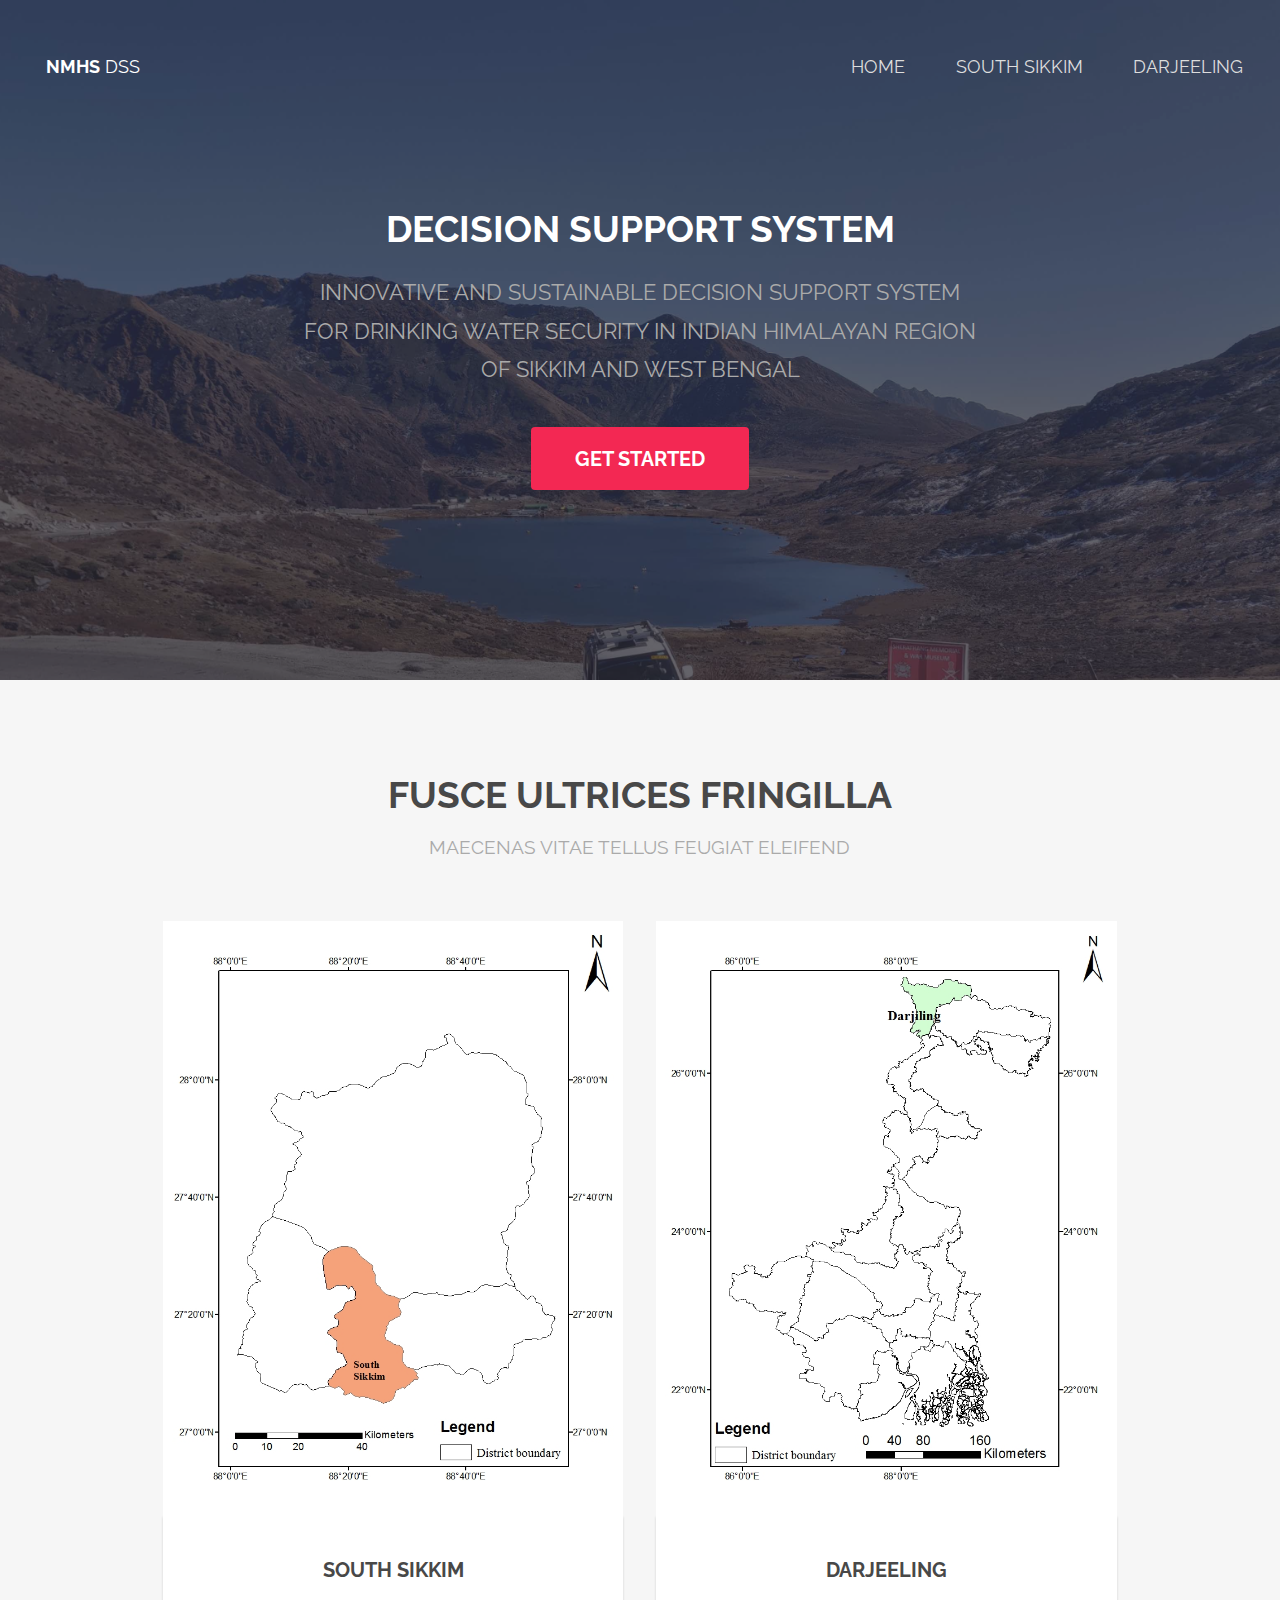
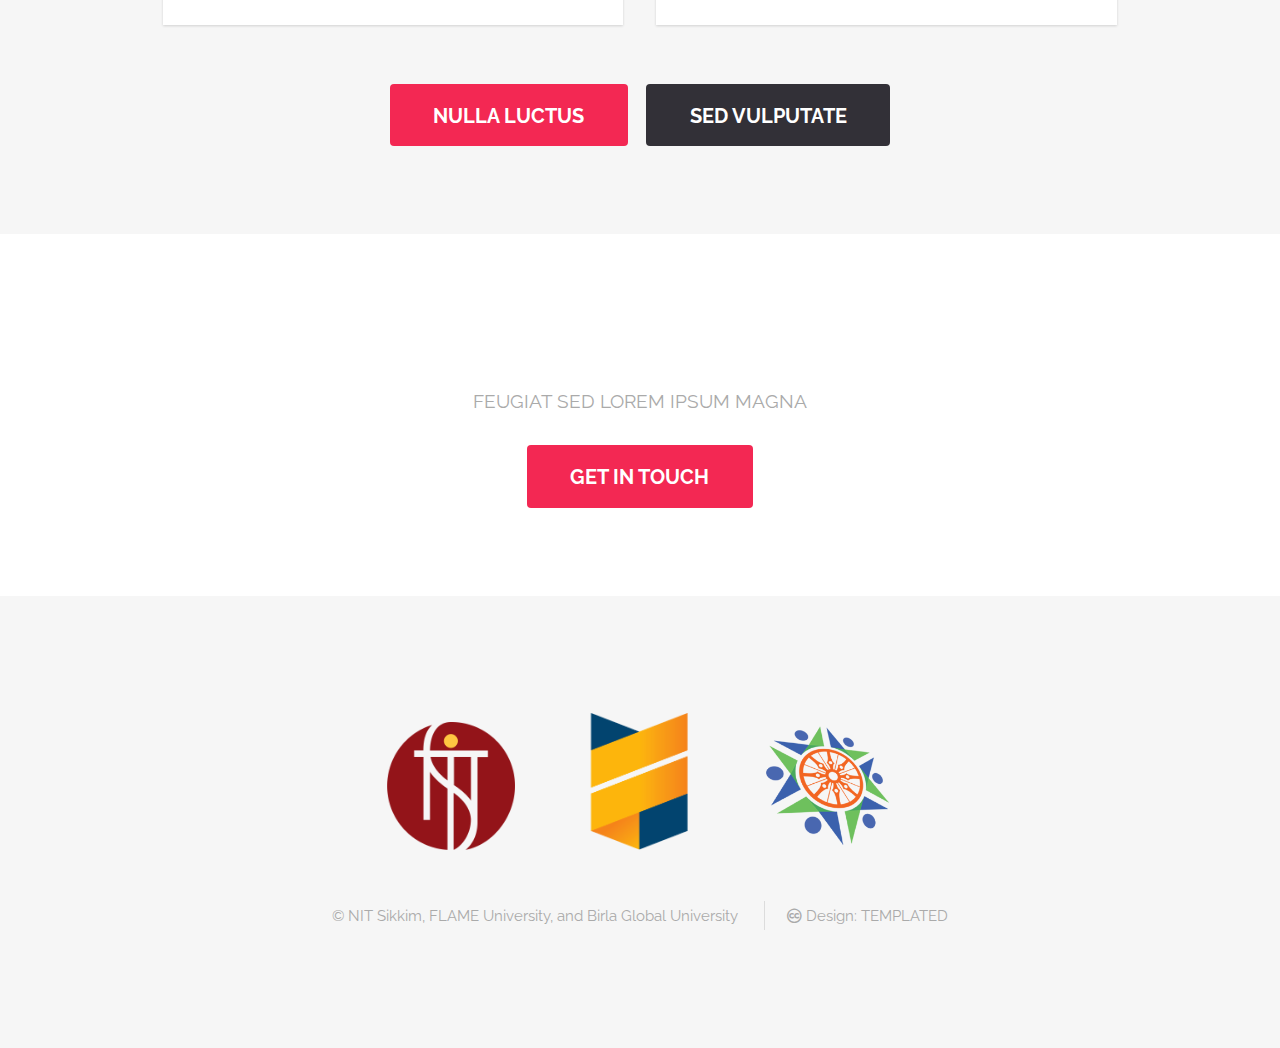
==== index.html @ a49015d2 "upd" ====
<!DOCTYPE HTML>
<!--
	Spatial by TEMPLATED
	templated.co @templatedco
	Released for free under the Creative Commons Attribution 3.0 license (templated.co/license)
-->
<html>
	<head>
		<title>Decision Support System</title>
		<meta charset="utf-8" />
		<meta name="viewport" content="width=device-width, initial-scale=1" />
		<link rel="stylesheet" href="assets/css/main.css" />
	</head>
	<body class="landing">

		<!-- Header -->
			<header id="header" class="alt">
				<h1><strong><a href="index.html">NMHS</a></strong> DSS</h1>
				<nav id="nav">
					<ul>
						<li><a href="index.html">Home</a></li>
						<li><a href="south-sikkim.html">South Sikkim</a></li>
						<li><a href="darjeeling.html">Darjeeling</a></li>
					</ul>
				</nav>
			</header>

			<a href="#menu" class="navPanelToggle"><span class="fa fa-bars"></span></a>

		<!-- Banner -->
			<section id="banner">
				<h2>Decision Support System</h2>
				<p>Innovative and sustainable decision support system <br /> 
					for drinking water security in Indian Himalayan Region <br /> 
					of Sikkim and West Bengal</p>
				<ul class="actions">
					<li><a href="#" class="button special big">Get Started</a></li>
				</ul>
			</section>

			<!-- Two -->
				<section id="two" class="wrapper style2 special">
					<div class="container">
						<header class="major">
							<h2>Fusce ultrices fringilla</h2>
							<p>Maecenas vitae tellus feugiat eleifend</p>
						</header>
						<div class="row 150%">
							<div class="6u 12u$(xsmall)">
								<div class="image fit captioned">
									<img src="images/dist-southsikkim.jpg" alt="South Sikkim map" />
									<h3>South Sikkim</h3>
								</div>
							</div>
							<div class="6u$ 12u$(xsmall)">
								<div class="image fit captioned">
									<img src="images/dist-darjeeling.jpg" alt="Darjeeling map" />
									<h3>Darjeeling</h3>
								</div>
							</div>
						</div>
						<ul class="actions">
							<li><a href="#" class="button special big">Nulla luctus</a></li>
							<li><a href="#" class="button big">Sed vulputate</a></li>
						</ul>
					</div>
				</section>

			<!-- Four -->
				<section id="four" class="wrapper style3 special">
					<div class="container">
						<header class="major">
							<h2>Aenean elementum ligula</h2>
							<p>Feugiat sed lorem ipsum magna</p>
						</header>
						<ul class="actions">
							<li><a href="#" class="button special big">Get in touch</a></li>
						</ul>
					</div>
				</section>

		<!-- Footer -->
			<footer id="footer" class="wrapper style3 special">
				<div class="container">
					<ul class="icons">
						<li><a href="#"></a><img src="images/logo-NIT.png" alt="" width="128" /></li>
						<li><a href="#"></a><img src="images/logo-FLAME.png" alt="" width="128" /></li>
						<li><a href="#"></a><img src="images/logo-BGU.png" alt="" width="128" /></li>
					</ul>
					<ul class="copyright">
						<li>&copy; NIT Sikkim, FLAME University, and Birla Global University</li>
						<li><i class="fa fa-creative-commons" aria-hidden="true"></i> Design: <a href="http://templated.co">TEMPLATED</a></li>
						<!-- <li>Images: <a href="http://unsplash.com">Unsplash</a></li> -->
					</ul>
				</div>
			</footer>

		<!-- Scripts -->
			<script src="assets/js/jquery.min.js"></script>
			<script src="assets/js/skel.min.js"></script>
			<script src="assets/js/util.js"></script>
			<script src="assets/js/main.js"></script>

	</body>
</html>
---- assets/css/main.css ----
@import url(font-awesome.min.css);
@import url(https://fonts.googleapis.com/css?family=Raleway:400,700);

/*
	Spatial by TEMPLATED
	templated.co @templatedco
	Released for free under the Creative Commons Attribution 3.0 license (templated.co/license)
*/

/* Reset */

	html, body, div, span, applet, object, iframe, h1, h2, h3, h4, h5, h6, p, blockquote, pre, a, abbr, acronym, address, big, cite, code, del, dfn, em, img, ins, kbd, q, s, samp, small, strike, strong, sub, sup, tt, var, b, u, i, center, dl, dt, dd, ol, ul, li, fieldset, form, label, legend, table, caption, tbody, tfoot, thead, tr, th, td, article, aside, canvas, details, embed, figure, figcaption, footer, header, hgroup, menu, nav, output, ruby, section, summary, time, mark, audio, video {
		margin: 0;
		padding: 0;
		border: 0;
		font-size: 100%;
		font: inherit;
		vertical-align: baseline;
	}

	article, aside, details, figcaption, figure, footer, header, hgroup, menu, nav, section {
		display: block;
	}

	body {
		line-height: 1;
	}

	ol, ul {
		list-style: none;
	}

	blockquote, q {
		quotes: none;
	}

	blockquote:before, blockquote:after, q:before, q:after {
		content: '';
		content: none;
	}

	table {
		border-collapse: collapse;
		border-spacing: 0;
	}

	body {
		-webkit-text-size-adjust: none;
	}

/* Box Model */

	*, *:before, *:after {
		-moz-box-sizing: border-box;
		-webkit-box-sizing: border-box;
		box-sizing: border-box;
	}

/* Containers */

	.container {
		margin-left: auto;
		margin-right: auto;
	}

	.container.\31 25\25 {
		width: 100%;
		max-width: 100em;
		min-width: 80em;
	}

	.container.\37 5\25 {
		width: 60em;
	}

	.container.\35 0\25 {
		width: 40em;
	}

	.container.\32 5\25 {
		width: 20em;
	}

	.container {
		width: 80em;
	}

	@media screen and (max-width: 1680px) {

		.container.\31 25\25 {
			width: 100%;
			max-width: 100em;
			min-width: 80em;
		}

		.container.\37 5\25 {
			width: 60em;
		}

		.container.\35 0\25 {
			width: 40em;
		}

		.container.\32 5\25 {
			width: 20em;
		}

		.container {
			width: 80em;
		}

	}

	@media screen and (max-width: 1280px) {

		.container.\31 25\25 {
			width: 100%;
			max-width: 81.25em;
			min-width: 65em;
		}

		.container.\37 5\25 {
			width: 48.75em;
		}

		.container.\35 0\25 {
			width: 32.5em;
		}

		.container.\32 5\25 {
			width: 16.25em;
		}

		.container {
			width: 65em;
		}

	}

	@media screen and (max-width: 980px) {

		.container.\31 25\25 {
			width: 100%;
			max-width: 112.5%;
			min-width: 90%;
		}

		.container.\37 5\25 {
			width: 67.5%;
		}

		.container.\35 0\25 {
			width: 45%;
		}

		.container.\32 5\25 {
			width: 22.5%;
		}

		.container {
			width: 90%;
		}

	}

	@media screen and (max-width: 736px) {

		.container.\31 25\25 {
			width: 100%;
			max-width: 112.5%;
			min-width: 90%;
		}

		.container.\37 5\25 {
			width: 67.5%;
		}

		.container.\35 0\25 {
			width: 45%;
		}

		.container.\32 5\25 {
			width: 22.5%;
		}

		.container {
			width: 90% !important;
		}

	}

	@media screen and (max-width: 480px) {

		.container.\31 25\25 {
			width: 100%;
			max-width: 112.5%;
			min-width: 90%;
		}

		.container.\37 5\25 {
			width: 67.5%;
		}

		.container.\35 0\25 {
			width: 45%;
		}

		.container.\32 5\25 {
			width: 22.5%;
		}

		.container {
			width: 90% !important;
		}

	}

/* Grid */

	.row {
		border-bottom: solid 1px transparent;
		-moz-box-sizing: border-box;
		-webkit-box-sizing: border-box;
		box-sizing: border-box;
	}

	.row > * {
		float: left;
		-moz-box-sizing: border-box;
		-webkit-box-sizing: border-box;
		box-sizing: border-box;
	}

	.row:after, .row:before {
		content: '';
		display: block;
		clear: both;
		height: 0;
	}

	.row.uniform > * > :first-child {
		margin-top: 0;
	}

	.row.uniform > * > :last-child {
		margin-bottom: 0;
	}

	.row.\30 \25 > * {
		padding: 0 0 0 0em;
	}

	.row.\30 \25 {
		margin: 0 0 -1px 0em;
	}

	.row.uniform.\30 \25 > * {
		padding: 0em 0 0 0em;
	}

	.row.uniform.\30 \25 {
		margin: 0em 0 -1px 0em;
	}

	.row > * {
		padding: 0 0 0 2em;
	}

	.row {
		margin: 0 0 -1px -2em;
	}

	.row.uniform > * {
		padding: 2em 0 0 2em;
	}

	.row.uniform {
		margin: -2em 0 -1px -2em;
	}

	.row.\32 00\25 > * {
		padding: 0 0 0 4em;
	}

	.row.\32 00\25 {
		margin: 0 0 -1px -4em;
	}

	.row.uniform.\32 00\25 > * {
		padding: 4em 0 0 4em;
	}

	.row.uniform.\32 00\25 {
		margin: -4em 0 -1px -4em;
	}

	.row.\31 50\25 > * {
		padding: 0 0 0 3em;
	}

	.row.\31 50\25 {
		margin: 0 0 -1px -3em;
	}

	.row.uniform.\31 50\25 > * {
		padding: 3em 0 0 3em;
	}

	.row.uniform.\31 50\25 {
		margin: -3em 0 -1px -3em;
	}

	.row.\35 0\25 > * {
		padding: 0 0 0 1em;
	}

	.row.\35 0\25 {
		margin: 0 0 -1px -1em;
	}

	.row.uniform.\35 0\25 > * {
		padding: 1em 0 0 1em;
	}

	.row.uniform.\35 0\25 {
		margin: -1em 0 -1px -1em;
	}

	.row.\32 5\25 > * {
		padding: 0 0 0 0.5em;
	}

	.row.\32 5\25 {
		margin: 0 0 -1px -0.5em;
	}

	.row.uniform.\32 5\25 > * {
		padding: 0.5em 0 0 0.5em;
	}

	.row.uniform.\32 5\25 {
		margin: -0.5em 0 -1px -0.5em;
	}

	.\31 2u, .\31 2u\24 {
		width: 100%;
		clear: none;
		margin-left: 0;
	}

	.\31 1u, .\31 1u\24 {
		width: 91.6666666667%;
		clear: none;
		margin-left: 0;
	}

	.\31 0u, .\31 0u\24 {
		width: 83.3333333333%;
		clear: none;
		margin-left: 0;
	}

	.\39 u, .\39 u\24 {
		width: 75%;
		clear: none;
		margin-left: 0;
	}

	.\38 u, .\38 u\24 {
		width: 66.6666666667%;
		clear: none;
		margin-left: 0;
	}

	.\37 u, .\37 u\24 {
		width: 58.3333333333%;
		clear: none;
		margin-left: 0;
	}

	.\36 u, .\36 u\24 {
		width: 50%;
		clear: none;
		margin-left: 0;
	}

	.\35 u, .\35 u\24 {
		width: 41.6666666667%;
		clear: none;
		margin-left: 0;
	}

	.\34 u, .\34 u\24 {
		width: 33.3333333333%;
		clear: none;
		margin-left: 0;
	}

	.\33 u, .\33 u\24 {
		width: 25%;
		clear: none;
		margin-left: 0;
	}

	.\32 u, .\32 u\24 {
		width: 16.6666666667%;
		clear: none;
		margin-left: 0;
	}

	.\31 u, .\31 u\24 {
		width: 8.3333333333%;
		clear: none;
		margin-left: 0;
	}

	.\31 2u\24 + *,
	.\31 1u\24 + *,
	.\31 0u\24 + *,
	.\39 u\24 + *,
	.\38 u\24 + *,
	.\37 u\24 + *,
	.\36 u\24 + *,
	.\35 u\24 + *,
	.\34 u\24 + *,
	.\33 u\24 + *,
	.\32 u\24 + *,
	.\31 u\24 + * {
		clear: left;
	}

	.\-11u {
		margin-left: 91.66667%;
	}

	.\-10u {
		margin-left: 83.33333%;
	}

	.\-9u {
		margin-left: 75%;
	}

	.\-8u {
		margin-left: 66.66667%;
	}

	.\-7u {
		margin-left: 58.33333%;
	}

	.\-6u {
		margin-left: 50%;
	}

	.\-5u {
		margin-left: 41.66667%;
	}

	.\-4u {
		margin-left: 33.33333%;
	}

	.\-3u {
		margin-left: 25%;
	}

	.\-2u {
		margin-left: 16.66667%;
	}

	.\-1u {
		margin-left: 8.33333%;
	}

	@media screen and (max-width: 1680px) {

		.row > * {
			padding: 0 0 0 2em;
		}

		.row {
			margin: 0 0 -1px -2em;
		}

		.row.uniform > * {
			padding: 2em 0 0 2em;
		}

		.row.uniform {
			margin: -2em 0 -1px -2em;
		}

		.row.\32 00\25 > * {
			padding: 0 0 0 4em;
		}

		.row.\32 00\25 {
			margin: 0 0 -1px -4em;
		}

		.row.uniform.\32 00\25 > * {
			padding: 4em 0 0 4em;
		}

		.row.uniform.\32 00\25 {
			margin: -4em 0 -1px -4em;
		}

		.row.\31 50\25 > * {
			padding: 0 0 0 3em;
		}

		.row.\31 50\25 {
			margin: 0 0 -1px -3em;
		}

		.row.uniform.\31 50\25 > * {
			padding: 3em 0 0 3em;
		}

		.row.uniform.\31 50\25 {
			margin: -3em 0 -1px -3em;
		}

		.row.\35 0\25 > * {
			padding: 0 0 0 1em;
		}

		.row.\35 0\25 {
			margin: 0 0 -1px -1em;
		}

		.row.uniform.\35 0\25 > * {
			padding: 1em 0 0 1em;
		}

		.row.uniform.\35 0\25 {
			margin: -1em 0 -1px -1em;
		}

		.row.\32 5\25 > * {
			padding: 0 0 0 0.5em;
		}

		.row.\32 5\25 {
			margin: 0 0 -1px -0.5em;
		}

		.row.uniform.\32 5\25 > * {
			padding: 0.5em 0 0 0.5em;
		}

		.row.uniform.\32 5\25 {
			margin: -0.5em 0 -1px -0.5em;
		}

		.\31 2u\28xlarge\29, .\31 2u\24\28xlarge\29 {
			width: 100%;
			clear: none;
			margin-left: 0;
		}

		.\31 1u\28xlarge\29, .\31 1u\24\28xlarge\29 {
			width: 91.6666666667%;
			clear: none;
			margin-left: 0;
		}

		.\31 0u\28xlarge\29, .\31 0u\24\28xlarge\29 {
			width: 83.3333333333%;
			clear: none;
			margin-left: 0;
		}

		.\39 u\28xlarge\29, .\39 u\24\28xlarge\29 {
			width: 75%;
			clear: none;
			margin-left: 0;
		}

		.\38 u\28xlarge\29, .\38 u\24\28xlarge\29 {
			width: 66.6666666667%;
			clear: none;
			margin-left: 0;
		}

		.\37 u\28xlarge\29, .\37 u\24\28xlarge\29 {
			width: 58.3333333333%;
			clear: none;
			margin-left: 0;
		}

		.\36 u\28xlarge\29, .\36 u\24\28xlarge\29 {
			width: 50%;
			clear: none;
			margin-left: 0;
		}

		.\35 u\28xlarge\29, .\35 u\24\28xlarge\29 {
			width: 41.6666666667%;
			clear: none;
			margin-left: 0;
		}

		.\34 u\28xlarge\29, .\34 u\24\28xlarge\29 {
			width: 33.3333333333%;
			clear: none;
			margin-left: 0;
		}

		.\33 u\28xlarge\29, .\33 u\24\28xlarge\29 {
			width: 25%;
			clear: none;
			margin-left: 0;
		}

		.\32 u\28xlarge\29, .\32 u\24\28xlarge\29 {
			width: 16.6666666667%;
			clear: none;
			margin-left: 0;
		}

		.\31 u\28xlarge\29, .\31 u\24\28xlarge\29 {
			width: 8.3333333333%;
			clear: none;
			margin-left: 0;
		}

		.\31 2u\24\28xlarge\29 + *,
		.\31 1u\24\28xlarge\29 + *,
		.\31 0u\24\28xlarge\29 + *,
		.\39 u\24\28xlarge\29 + *,
		.\38 u\24\28xlarge\29 + *,
		.\37 u\24\28xlarge\29 + *,
		.\36 u\24\28xlarge\29 + *,
		.\35 u\24\28xlarge\29 + *,
		.\34 u\24\28xlarge\29 + *,
		.\33 u\24\28xlarge\29 + *,
		.\32 u\24\28xlarge\29 + *,
		.\31 u\24\28xlarge\29 + * {
			clear: left;
		}

		.\-11u\28xlarge\29 {
			margin-left: 91.66667%;
		}

		.\-10u\28xlarge\29 {
			margin-left: 83.33333%;
		}

		.\-9u\28xlarge\29 {
			margin-left: 75%;
		}

		.\-8u\28xlarge\29 {
			margin-left: 66.66667%;
		}

		.\-7u\28xlarge\29 {
			margin-left: 58.33333%;
		}

		.\-6u\28xlarge\29 {
			margin-left: 50%;
		}

		.\-5u\28xlarge\29 {
			margin-left: 41.66667%;
		}

		.\-4u\28xlarge\29 {
			margin-left: 33.33333%;
		}

		.\-3u\28xlarge\29 {
			margin-left: 25%;
		}

		.\-2u\28xlarge\29 {
			margin-left: 16.66667%;
		}

		.\-1u\28xlarge\29 {
			margin-left: 8.33333%;
		}

	}

	@media screen and (max-width: 1280px) {

		.row > * {
			padding: 0 0 0 1.5em;
		}

		.row {
			margin: 0 0 -1px -1.5em;
		}

		.row.uniform > * {
			padding: 1.5em 0 0 1.5em;
		}

		.row.uniform {
			margin: -1.5em 0 -1px -1.5em;
		}

		.row.\32 00\25 > * {
			padding: 0 0 0 3em;
		}

		.row.\32 00\25 {
			margin: 0 0 -1px -3em;
		}

		.row.uniform.\32 00\25 > * {
			padding: 3em 0 0 3em;
		}

		.row.uniform.\32 00\25 {
			margin: -3em 0 -1px -3em;
		}

		.row.\31 50\25 > * {
			padding: 0 0 0 2.25em;
		}

		.row.\31 50\25 {
			margin: 0 0 -1px -2.25em;
		}

		.row.uniform.\31 50\25 > * {
			padding: 2.25em 0 0 2.25em;
		}

		.row.uniform.\31 50\25 {
			margin: -2.25em 0 -1px -2.25em;
		}

		.row.\35 0\25 > * {
			padding: 0 0 0 0.75em;
		}

		.row.\35 0\25 {
			margin: 0 0 -1px -0.75em;
		}

		.row.uniform.\35 0\25 > * {
			padding: 0.75em 0 0 0.75em;
		}

		.row.uniform.\35 0\25 {
			margin: -0.75em 0 -1px -0.75em;
		}

		.row.\32 5\25 > * {
			padding: 0 0 0 0.375em;
		}

		.row.\32 5\25 {
			margin: 0 0 -1px -0.375em;
		}

		.row.uniform.\32 5\25 > * {
			padding: 0.375em 0 0 0.375em;
		}

		.row.uniform.\32 5\25 {
			margin: -0.375em 0 -1px -0.375em;
		}

		.\31 2u\28large\29, .\31 2u\24\28large\29 {
			width: 100%;
			clear: none;
			margin-left: 0;
		}

		.\31 1u\28large\29, .\31 1u\24\28large\29 {
			width: 91.6666666667%;
			clear: none;
			margin-left: 0;
		}

		.\31 0u\28large\29, .\31 0u\24\28large\29 {
			width: 83.3333333333%;
			clear: none;
			margin-left: 0;
		}

		.\39 u\28large\29, .\39 u\24\28large\29 {
			width: 75%;
			clear: none;
			margin-left: 0;
		}

		.\38 u\28large\29, .\38 u\24\28large\29 {
			width: 66.6666666667%;
			clear: none;
			margin-left: 0;
		}

		.\37 u\28large\29, .\37 u\24\28large\29 {
			width: 58.3333333333%;
			clear: none;
			margin-left: 0;
		}

		.\36 u\28large\29, .\36 u\24\28large\29 {
			width: 50%;
			clear: none;
			margin-left: 0;
		}

		.\35 u\28large\29, .\35 u\24\28large\29 {
			width: 41.6666666667%;
			clear: none;
			margin-left: 0;
		}

		.\34 u\28large\29, .\34 u\24\28large\29 {
			width: 33.3333333333%;
			clear: none;
			margin-left: 0;
		}

		.\33 u\28large\29, .\33 u\24\28large\29 {
			width: 25%;
			clear: none;
			margin-left: 0;
		}

		.\32 u\28large\29, .\32 u\24\28large\29 {
			width: 16.6666666667%;
			clear: none;
			margin-left: 0;
		}

		.\31 u\28large\29, .\31 u\24\28large\29 {
			width: 8.3333333333%;
			clear: none;
			margin-left: 0;
		}

		.\31 2u\24\28large\29 + *,
		.\31 1u\24\28large\29 + *,
		.\31 0u\24\28large\29 + *,
		.\39 u\24\28large\29 + *,
		.\38 u\24\28large\29 + *,
		.\37 u\24\28large\29 + *,
		.\36 u\24\28large\29 + *,
		.\35 u\24\28large\29 + *,
		.\34 u\24\28large\29 + *,
		.\33 u\24\28large\29 + *,
		.\32 u\24\28large\29 + *,
		.\31 u\24\28large\29 + * {
			clear: left;
		}

		.\-11u\28large\29 {
			margin-left: 91.66667%;
		}

		.\-10u\28large\29 {
			margin-left: 83.33333%;
		}

		.\-9u\28large\29 {
			margin-left: 75%;
		}

		.\-8u\28large\29 {
			margin-left: 66.66667%;
		}

		.\-7u\28large\29 {
			margin-left: 58.33333%;
		}

		.\-6u\28large\29 {
			margin-left: 50%;
		}

		.\-5u\28large\29 {
			margin-left: 41.66667%;
		}

		.\-4u\28large\29 {
			margin-left: 33.33333%;
		}

		.\-3u\28large\29 {
			margin-left: 25%;
		}

		.\-2u\28large\29 {
			margin-left: 16.66667%;
		}

		.\-1u\28large\29 {
			margin-left: 8.33333%;
		}

	}

	@media screen and (max-width: 980px) {

		.row > * {
			padding: 0 0 0 1.5em;
		}

		.row {
			margin: 0 0 -1px -1.5em;
		}

		.row.uniform > * {
			padding: 1.5em 0 0 1.5em;
		}

		.row.uniform {
			margin: -1.5em 0 -1px -1.5em;
		}

		.row.\32 00\25 > * {
			padding: 0 0 0 3em;
		}

		.row.\32 00\25 {
			margin: 0 0 -1px -3em;
		}

		.row.uniform.\32 00\25 > * {
			padding: 3em 0 0 3em;
		}

		.row.uniform.\32 00\25 {
			margin: -3em 0 -1px -3em;
		}

		.row.\31 50\25 > * {
			padding: 0 0 0 2.25em;
		}

		.row.\31 50\25 {
			margin: 0 0 -1px -2.25em;
		}

		.row.uniform.\31 50\25 > * {
			padding: 2.25em 0 0 2.25em;
		}

		.row.uniform.\31 50\25 {
			margin: -2.25em 0 -1px -2.25em;
		}

		.row.\35 0\25 > * {
			padding: 0 0 0 0.75em;
		}

		.row.\35 0\25 {
			margin: 0 0 -1px -0.75em;
		}

		.row.uniform.\35 0\25 > * {
			padding: 0.75em 0 0 0.75em;
		}

		.row.uniform.\35 0\25 {
			margin: -0.75em 0 -1px -0.75em;
		}

		.row.\32 5\25 > * {
			padding: 0 0 0 0.375em;
		}

		.row.\32 5\25 {
			margin: 0 0 -1px -0.375em;
		}

		.row.uniform.\32 5\25 > * {
			padding: 0.375em 0 0 0.375em;
		}

		.row.uniform.\32 5\25 {
			margin: -0.375em 0 -1px -0.375em;
		}

		.\31 2u\28medium\29, .\31 2u\24\28medium\29 {
			width: 100%;
			clear: none;
			margin-left: 0;
		}

		.\31 1u\28medium\29, .\31 1u\24\28medium\29 {
			width: 91.6666666667%;
			clear: none;
			margin-left: 0;
		}

		.\31 0u\28medium\29, .\31 0u\24\28medium\29 {
			width: 83.3333333333%;
			clear: none;
			margin-left: 0;
		}

		.\39 u\28medium\29, .\39 u\24\28medium\29 {
			width: 75%;
			clear: none;
			margin-left: 0;
		}

		.\38 u\28medium\29, .\38 u\24\28medium\29 {
			width: 66.6666666667%;
			clear: none;
			margin-left: 0;
		}

		.\37 u\28medium\29, .\37 u\24\28medium\29 {
			width: 58.3333333333%;
			clear: none;
			margin-left: 0;
		}

		.\36 u\28medium\29, .\36 u\24\28medium\29 {
			width: 50%;
			clear: none;
			margin-left: 0;
		}

		.\35 u\28medium\29, .\35 u\24\28medium\29 {
			width: 41.6666666667%;
			clear: none;
			margin-left: 0;
		}

		.\34 u\28medium\29, .\34 u\24\28medium\29 {
			width: 33.3333333333%;
			clear: none;
			margin-left: 0;
		}

		.\33 u\28medium\29, .\33 u\24\28medium\29 {
			width: 25%;
			clear: none;
			margin-left: 0;
		}

		.\32 u\28medium\29, .\32 u\24\28medium\29 {
			width: 16.6666666667%;
			clear: none;
			margin-left: 0;
		}

		.\31 u\28medium\29, .\31 u\24\28medium\29 {
			width: 8.3333333333%;
			clear: none;
			margin-left: 0;
		}

		.\31 2u\24\28medium\29 + *,
		.\31 1u\24\28medium\29 + *,
		.\31 0u\24\28medium\29 + *,
		.\39 u\24\28medium\29 + *,
		.\38 u\24\28medium\29 + *,
		.\37 u\24\28medium\29 + *,
		.\36 u\24\28medium\29 + *,
		.\35 u\24\28medium\29 + *,
		.\34 u\24\28medium\29 + *,
		.\33 u\24\28medium\29 + *,
		.\32 u\24\28medium\29 + *,
		.\31 u\24\28medium\29 + * {
			clear: left;
		}

		.\-11u\28medium\29 {
			margin-left: 91.66667%;
		}

		.\-10u\28medium\29 {
			margin-left: 83.33333%;
		}

		.\-9u\28medium\29 {
			margin-left: 75%;
		}

		.\-8u\28medium\29 {
			margin-left: 66.66667%;
		}

		.\-7u\28medium\29 {
			margin-left: 58.33333%;
		}

		.\-6u\28medium\29 {
			margin-left: 50%;
		}

		.\-5u\28medium\29 {
			margin-left: 41.66667%;
		}

		.\-4u\28medium\29 {
			margin-left: 33.33333%;
		}

		.\-3u\28medium\29 {
			margin-left: 25%;
		}

		.\-2u\28medium\29 {
			margin-left: 16.66667%;
		}

		.\-1u\28medium\29 {
			margin-left: 8.33333%;
		}

	}

	@media screen and (max-width: 736px) {

		.row > * {
			padding: 0 0 0 1.25em;
		}

		.row {
			margin: 0 0 -1px -1.25em;
		}

		.row.uniform > * {
			padding: 1.25em 0 0 1.25em;
		}

		.row.uniform {
			margin: -1.25em 0 -1px -1.25em;
		}

		.row.\32 00\25 > * {
			padding: 0 0 0 2.5em;
		}

		.row.\32 00\25 {
			margin: 0 0 -1px -2.5em;
		}

		.row.uniform.\32 00\25 > * {
			padding: 2.5em 0 0 2.5em;
		}

		.row.uniform.\32 00\25 {
			margin: -2.5em 0 -1px -2.5em;
		}

		.row.\31 50\25 > * {
			padding: 0 0 0 1.875em;
		}

		.row.\31 50\25 {
			margin: 0 0 -1px -1.875em;
		}

		.row.uniform.\31 50\25 > * {
			padding: 1.875em 0 0 1.875em;
		}

		.row.uniform.\31 50\25 {
			margin: -1.875em 0 -1px -1.875em;
		}

		.row.\35 0\25 > * {
			padding: 0 0 0 0.625em;
		}

		.row.\35 0\25 {
			margin: 0 0 -1px -0.625em;
		}

		.row.uniform.\35 0\25 > * {
			padding: 0.625em 0 0 0.625em;
		}

		.row.uniform.\35 0\25 {
			margin: -0.625em 0 -1px -0.625em;
		}

		.row.\32 5\25 > * {
			padding: 0 0 0 0.3125em;
		}

		.row.\32 5\25 {
			margin: 0 0 -1px -0.3125em;
		}

		.row.uniform.\32 5\25 > * {
			padding: 0.3125em 0 0 0.3125em;
		}

		.row.uniform.\32 5\25 {
			margin: -0.3125em 0 -1px -0.3125em;
		}

		.\31 2u\28small\29, .\31 2u\24\28small\29 {
			width: 100%;
			clear: none;
			margin-left: 0;
		}

		.\31 1u\28small\29, .\31 1u\24\28small\29 {
			width: 91.6666666667%;
			clear: none;
			margin-left: 0;
		}

		.\31 0u\28small\29, .\31 0u\24\28small\29 {
			width: 83.3333333333%;
			clear: none;
			margin-left: 0;
		}

		.\39 u\28small\29, .\39 u\24\28small\29 {
			width: 75%;
			clear: none;
			margin-left: 0;
		}

		.\38 u\28small\29, .\38 u\24\28small\29 {
			width: 66.6666666667%;
			clear: none;
			margin-left: 0;
		}

		.\37 u\28small\29, .\37 u\24\28small\29 {
			width: 58.3333333333%;
			clear: none;
			margin-left: 0;
		}

		.\36 u\28small\29, .\36 u\24\28small\29 {
			width: 50%;
			clear: none;
			margin-left: 0;
		}

		.\35 u\28small\29, .\35 u\24\28small\29 {
			width: 41.6666666667%;
			clear: none;
			margin-left: 0;
		}

		.\34 u\28small\29, .\34 u\24\28small\29 {
			width: 33.3333333333%;
			clear: none;
			margin-left: 0;
		}

		.\33 u\28small\29, .\33 u\24\28small\29 {
			width: 25%;
			clear: none;
			margin-left: 0;
		}

		.\32 u\28small\29, .\32 u\24\28small\29 {
			width: 16.6666666667%;
			clear: none;
			margin-left: 0;
		}

		.\31 u\28small\29, .\31 u\24\28small\29 {
			width: 8.3333333333%;
			clear: none;
			margin-left: 0;
		}

		.\31 2u\24\28small\29 + *,
		.\31 1u\24\28small\29 + *,
		.\31 0u\24\28small\29 + *,
		.\39 u\24\28small\29 + *,
		.\38 u\24\28small\29 + *,
		.\37 u\24\28small\29 + *,
		.\36 u\24\28small\29 + *,
		.\35 u\24\28small\29 + *,
		.\34 u\24\28small\29 + *,
		.\33 u\24\28small\29 + *,
		.\32 u\24\28small\29 + *,
		.\31 u\24\28small\29 + * {
			clear: left;
		}

		.\-11u\28small\29 {
			margin-left: 91.66667%;
		}

		.\-10u\28small\29 {
			margin-left: 83.33333%;
		}

		.\-9u\28small\29 {
			margin-left: 75%;
		}

		.\-8u\28small\29 {
			margin-left: 66.66667%;
		}

		.\-7u\28small\29 {
			margin-left: 58.33333%;
		}

		.\-6u\28small\29 {
			margin-left: 50%;
		}

		.\-5u\28small\29 {
			margin-left: 41.66667%;
		}

		.\-4u\28small\29 {
			margin-left: 33.33333%;
		}

		.\-3u\28small\29 {
			margin-left: 25%;
		}

		.\-2u\28small\29 {
			margin-left: 16.66667%;
		}

		.\-1u\28small\29 {
			margin-left: 8.33333%;
		}

	}

	@media screen and (max-width: 480px) {

		.row > * {
			padding: 0 0 0 1.25em;
		}

		.row {
			margin: 0 0 -1px -1.25em;
		}

		.row.uniform > * {
			padding: 1.25em 0 0 1.25em;
		}

		.row.uniform {
			margin: -1.25em 0 -1px -1.25em;
		}

		.row.\32 00\25 > * {
			padding: 0 0 0 2.5em;
		}

		.row.\32 00\25 {
			margin: 0 0 -1px -2.5em;
		}

		.row.uniform.\32 00\25 > * {
			padding: 2.5em 0 0 2.5em;
		}

		.row.uniform.\32 00\25 {
			margin: -2.5em 0 -1px -2.5em;
		}

		.row.\31 50\25 > * {
			padding: 0 0 0 1.875em;
		}

		.row.\31 50\25 {
			margin: 0 0 -1px -1.875em;
		}

		.row.uniform.\31 50\25 > * {
			padding: 1.875em 0 0 1.875em;
		}

		.row.uniform.\31 50\25 {
			margin: -1.875em 0 -1px -1.875em;
		}

		.row.\35 0\25 > * {
			padding: 0 0 0 0.625em;
		}

		.row.\35 0\25 {
			margin: 0 0 -1px -0.625em;
		}

		.row.uniform.\35 0\25 > * {
			padding: 0.625em 0 0 0.625em;
		}

		.row.uniform.\35 0\25 {
			margin: -0.625em 0 -1px -0.625em;
		}

		.row.\32 5\25 > * {
			padding: 0 0 0 0.3125em;
		}

		.row.\32 5\25 {
			margin: 0 0 -1px -0.3125em;
		}

		.row.uniform.\32 5\25 > * {
			padding: 0.3125em 0 0 0.3125em;
		}

		.row.uniform.\32 5\25 {
			margin: -0.3125em 0 -1px -0.3125em;
		}

		.\31 2u\28xsmall\29, .\31 2u\24\28xsmall\29 {
			width: 100%;
			clear: none;
			margin-left: 0;
		}

		.\31 1u\28xsmall\29, .\31 1u\24\28xsmall\29 {
			width: 91.6666666667%;
			clear: none;
			margin-left: 0;
		}

		.\31 0u\28xsmall\29, .\31 0u\24\28xsmall\29 {
			width: 83.3333333333%;
			clear: none;
			margin-left: 0;
		}

		.\39 u\28xsmall\29, .\39 u\24\28xsmall\29 {
			width: 75%;
			clear: none;
			margin-left: 0;
		}

		.\38 u\28xsmall\29, .\38 u\24\28xsmall\29 {
			width: 66.6666666667%;
			clear: none;
			margin-left: 0;
		}

		.\37 u\28xsmall\29, .\37 u\24\28xsmall\29 {
			width: 58.3333333333%;
			clear: none;
			margin-left: 0;
		}

		.\36 u\28xsmall\29, .\36 u\24\28xsmall\29 {
			width: 50%;
			clear: none;
			margin-left: 0;
		}

		.\35 u\28xsmall\29, .\35 u\24\28xsmall\29 {
			width: 41.6666666667%;
			clear: none;
			margin-left: 0;
		}

		.\34 u\28xsmall\29, .\34 u\24\28xsmall\29 {
			width: 33.3333333333%;
			clear: none;
			margin-left: 0;
		}

		.\33 u\28xsmall\29, .\33 u\24\28xsmall\29 {
			width: 25%;
			clear: none;
			margin-left: 0;
		}

		.\32 u\28xsmall\29, .\32 u\24\28xsmall\29 {
			width: 16.6666666667%;
			clear: none;
			margin-left: 0;
		}

		.\31 u\28xsmall\29, .\31 u\24\28xsmall\29 {
			width: 8.3333333333%;
			clear: none;
			margin-left: 0;
		}

		.\31 2u\24\28xsmall\29 + *,
		.\31 1u\24\28xsmall\29 + *,
		.\31 0u\24\28xsmall\29 + *,
		.\39 u\24\28xsmall\29 + *,
		.\38 u\24\28xsmall\29 + *,
		.\37 u\24\28xsmall\29 + *,
		.\36 u\24\28xsmall\29 + *,
		.\35 u\24\28xsmall\29 + *,
		.\34 u\24\28xsmall\29 + *,
		.\33 u\24\28xsmall\29 + *,
		.\32 u\24\28xsmall\29 + *,
		.\31 u\24\28xsmall\29 + * {
			clear: left;
		}

		.\-11u\28xsmall\29 {
			margin-left: 91.66667%;
		}

		.\-10u\28xsmall\29 {
			margin-left: 83.33333%;
		}

		.\-9u\28xsmall\29 {
			margin-left: 75%;
		}

		.\-8u\28xsmall\29 {
			margin-left: 66.66667%;
		}

		.\-7u\28xsmall\29 {
			margin-left: 58.33333%;
		}

		.\-6u\28xsmall\29 {
			margin-left: 50%;
		}

		.\-5u\28xsmall\29 {
			margin-left: 41.66667%;
		}

		.\-4u\28xsmall\29 {
			margin-left: 33.33333%;
		}

		.\-3u\28xsmall\29 {
			margin-left: 25%;
		}

		.\-2u\28xsmall\29 {
			margin-left: 16.66667%;
		}

		.\-1u\28xsmall\29 {
			margin-left: 8.33333%;
		}

	}

/* Basic */

	@-ms-viewport {
		width: device-width;
	}

	body {
		-ms-overflow-style: scrollbar;
	}

	@media screen and (max-width: 480px) {

		html, body {
			min-width: 320px;
		}

	}

	body {
		background: #fff;
		padding-top: 6em;
	}

		body.landing {
			padding-top: 0 !important;
		}

		@media screen and (max-width: 980px) {

			body {
				padding-top: 2em;
			}

		}

		body.is-loading *, body.is-loading *:before, body.is-loading *:after {
			-moz-animation: none !important;
			-webkit-animation: none !important;
			-ms-animation: none !important;
			animation: none !important;
			-moz-transition: none !important;
			-webkit-transition: none !important;
			-ms-transition: none !important;
			transition: none !important;
		}

/* Type */

	body {
		background-color: #fff;
		color: #666;
	}

	body, input, select, textarea {
		font-family: "Raleway", Arial, Helvetica, sans-serif;
		font-size: 13pt;
		font-weight: 400;
		line-height: 2em;
	}

		@media screen and (max-width: 1680px) {

			body, input, select, textarea {
				font-size: 11pt;
			}

		}

		@media screen and (max-width: 1280px) {

			body, input, select, textarea {
				font-size: 11pt;
			}

		}

		@media screen and (max-width: 980px) {

			body, input, select, textarea {
				font-size: 12pt;
			}

		}

		@media screen and (max-width: 736px) {

			body, input, select, textarea {
				font-size: 12pt;
			}

		}

		@media screen and (max-width: 480px) {

			body, input, select, textarea {
				font-size: 12pt;
			}

		}

	a {
		text-decoration: underline;
		color: #f32853;
	}

		a:hover {
			text-decoration: none;
		}

	strong, b {
		color: #484848;
		font-weight: 700;
	}

	em, i {
		font-style: italic;
	}

	p {
		margin: 0 0 2em 0;
	}

	h1, h2, h3, h4, h5, h6 {
		color: #484848;
		font-weight: 700;
		line-height: 1em;
		margin: 0 0 1em 0;
		text-transform: uppercase;
	}

		h1 a, h2 a, h3 a, h4 a, h5 a, h6 a {
			color: inherit;
			text-decoration: none;
		}

	h2 {
		font-size: 1.75em;
		line-height: 1.5em;
	}

	h3 {
		font-size: 1.35em;
		line-height: 1.5em;
	}

	h4 {
		font-size: 1.1em;
		line-height: 1.5em;
	}

	h5 {
		font-size: 0.9em;
		line-height: 1.5em;
	}

	h6 {
		font-size: 0.7em;
		line-height: 1.5em;
	}

	sub {
		font-size: 0.8em;
		position: relative;
		top: 0.5em;
	}

	sup {
		font-size: 0.8em;
		position: relative;
		top: -0.5em;
	}

	blockquote {
		border-left: solid 4px;
		font-style: italic;
		margin: 0 0 2em 0;
		padding: 0.5em 0 0.5em 2em;
	}

	code {
		background: rgba(144, 144, 144, 0.075);
		border-radius: 4px;
		border: solid 1px;
		font-family: "Courier New", monospace;
		font-size: 0.9em;
		margin: 0 0.25em;
		padding: 0.25em 0.65em;
	}

	pre {
		-webkit-overflow-scrolling: touch;
		font-family: "Courier New", monospace;
		font-size: 0.9em;
		margin: 0 0 2em 0;
	}

		pre code {
			display: block;
			line-height: 1.75;
			padding: 1em 1.5em;
			overflow-x: auto;
		}

	hr {
		border: 0;
		border-bottom: solid 1px rgba(144, 144, 144, 0.25);
		margin: 2em 0;
	}

		hr.major {
			margin: 3em 0;
		}

	.align-left {
		text-align: left;
	}

	.align-center {
		text-align: center;
	}

	.align-right {
		text-align: right;
	}

/* Box */

	.box {
		border-radius: 4px;
		border: solid 1px rgba(144, 144, 144, 0.25);
		margin-bottom: 2em;
		padding: 1.5em;
	}

		.box > :last-child,
		.box > :last-child > :last-child,
		.box > :last-child > :last-child > :last-child {
			margin-bottom: 0;
		}

		.box.alt {
			border: 0;
			border-radius: 0;
			padding: 0;
		}

/* Button */

	input[type="submit"],
	input[type="reset"],
	input[type="button"],
	button,
	.button {
		-moz-appearance: none;
		-webkit-appearance: none;
		-ms-appearance: none;
		appearance: none;
		-moz-transition: background-color 0.2s ease-in-out, color 0.2s ease-in-out;
		-webkit-transition: background-color 0.2s ease-in-out, color 0.2s ease-in-out;
		-ms-transition: background-color 0.2s ease-in-out, color 0.2s ease-in-out;
		transition: background-color 0.2s ease-in-out, color 0.2s ease-in-out;
		background-color: #323037;
		border-radius: 4px;
		color: #ffffff !important;
		border: 0;
		cursor: pointer;
		display: inline-block;
		font-weight: 700;
		height: 3.15em;
		line-height: 3.25em;
		padding: 0 2.2em;
		text-align: center;
		text-decoration: none;
		text-transform: uppercase;
		white-space: nowrap;
	}

		input[type="submit"]:hover,
		input[type="reset"]:hover,
		input[type="button"]:hover,
		button:hover,
		.button:hover {
			background-color: #3e3c45;
		}

		input[type="submit"]:active,
		input[type="reset"]:active,
		input[type="button"]:active,
		button:active,
		.button:active {
			background-color: #262429;
		}

		input[type="submit"].icon,
		input[type="reset"].icon,
		input[type="button"].icon,
		button.icon,
		.button.icon {
			padding-left: 1.35em;
		}

			input[type="submit"].icon:before,
			input[type="reset"].icon:before,
			input[type="button"].icon:before,
			button.icon:before,
			.button.icon:before {
				margin-right: 0.5em;
			}

		input[type="submit"].fit,
		input[type="reset"].fit,
		input[type="button"].fit,
		button.fit,
		.button.fit {
			display: block;
			margin: 0 0 1em 0;
			width: 100%;
		}

		input[type="submit"].small,
		input[type="reset"].small,
		input[type="button"].small,
		button.small,
		.button.small {
			font-size: 0.8em;
		}

		input[type="submit"].big,
		input[type="reset"].big,
		input[type="button"].big,
		button.big,
		.button.big {
			font-size: 1.35em;
		}

		input[type="submit"].disabled, input[type="submit"]:disabled,
		input[type="reset"].disabled,
		input[type="reset"]:disabled,
		input[type="button"].disabled,
		input[type="button"]:disabled,
		button.disabled,
		button:disabled,
		.button.disabled,
		.button:disabled {
			-moz-pointer-events: none;
			-webkit-pointer-events: none;
			-ms-pointer-events: none;
			pointer-events: none;
			background-color: #666 !important;
			box-shadow: inset 0 -0.15em 0 0 rgba(0, 0, 0, 0.15);
			color: #fff !important;
			cursor: default;
			opacity: 0.25;
		}

		input[type="submit"].alt,
		input[type="reset"].alt,
		input[type="button"].alt,
		button.alt,
		.button.alt {
			background-color: transparent;
			box-shadow: inset 0 0 0 2px rgba(144, 144, 144, 0.25);
			color: #484848 !important;
		}

			input[type="submit"].alt:hover,
			input[type="reset"].alt:hover,
			input[type="button"].alt:hover,
			button.alt:hover,
			.button.alt:hover {
				background-color: rgba(144, 144, 144, 0.075);
			}

			input[type="submit"].alt:active,
			input[type="reset"].alt:active,
			input[type="button"].alt:active,
			button.alt:active,
			.button.alt:active {
				background-color: rgba(144, 144, 144, 0.2);
			}

			input[type="submit"].alt.icon:before,
			input[type="reset"].alt.icon:before,
			input[type="button"].alt.icon:before,
			button.alt.icon:before,
			.button.alt.icon:before {
				color: #aaa;
			}

		input[type="submit"].special,
		input[type="reset"].special,
		input[type="button"].special,
		button.special,
		.button.special {
			background-color: #f32853;
			color: #ffffff !important;
		}

			input[type="submit"].special:hover,
			input[type="reset"].special:hover,
			input[type="button"].special:hover,
			button.special:hover,
			.button.special:hover {
				background-color: #f44066;
			}

			input[type="submit"].special:active,
			input[type="reset"].special:active,
			input[type="button"].special:active,
			button.special:active,
			.button.special:active {
				background-color: #f21040;
			}

		@media screen and (max-width: 480px) {

			input[type="submit"],
			input[type="reset"],
			input[type="button"],
			button,
			.button {
				padding: 0;
			}

		}

/* Feature */

	.feature-grid {
		position: relative;
	}

		.feature-grid:after {
			clear: both;
			content: '';
			display: block;
		}

		.feature-grid .feature {
			display: inline-block;
			float: left;
			margin-bottom: 3em;
			width: 50%;
		}

			.feature-grid .feature .content {
				width: 60%;
			}

			.feature-grid .feature .image {
				width: 30%;
			}

				.feature-grid .feature .image img {
					display: inline;
					max-width: 100%;
				}

			.feature-grid .feature:nth-child(odd) .content, .feature-grid .feature:nth-child(odd) .image {
				float: right;
				margin-right: 5%;
				text-align: right;
			}

			.feature-grid .feature:nth-child(even) .content, .feature-grid .feature:nth-child(even) .image {
				float: left;
				margin-left: 5%;
				text-align: left;
			}

		@media screen and (max-width: 1280px) {

			.feature-grid .feature {
				margin-bottom: 2em;
			}

		}

		@media screen and (max-width: 980px) {

			.feature-grid .feature {
				display: block;
				width: 100%;
			}

				.feature-grid .feature .content {
					width: 65%;
				}

				.feature-grid .feature .image {
					margin-left: 0 !important;
					margin-right: 0 !important;
				}

		}

		@media screen and (max-width: 736px) {

			.feature-grid .feature {
				margin-bottom: 1em;
			}

		}

		@media screen and (max-width: 480px) {

			.feature-grid .feature .content,
			.feature-grid .feature .image {
				display: block;
				margin-left: 0 !important;
				margin-right: 0 !important;
				text-align: center !important;
				width: 100%;
			}

			.feature-grid .feature .image {
				margin-bottom: 1em;
			}

		}

/* Form */

	form {
		margin: 0 0 2em 0;
	}

	label {
		color: #484848;
		display: block;
		font-size: 0.9em;
		font-weight: 700;
		margin: 0 0 1em 0;
	}

	input[type="text"],
	input[type="password"],
	input[type="email"],
	select,
	textarea {
		-moz-appearance: none;
		-webkit-appearance: none;
		-ms-appearance: none;
		appearance: none;
		background: rgba(144, 144, 144, 0.075);
		border-radius: 4px;
		border: none;
		border: solid 1px rgba(144, 144, 144, 0.25);
		color: inherit;
		display: block;
		outline: 0;
		padding: 0 1em;
		text-decoration: none;
		width: 100%;
	}

		input[type="text"]:invalid,
		input[type="password"]:invalid,
		input[type="email"]:invalid,
		select:invalid,
		textarea:invalid {
			box-shadow: none;
		}

		input[type="text"]:focus,
		input[type="password"]:focus,
		input[type="email"]:focus,
		select:focus,
		textarea:focus {
			border-color: #f32853;
			box-shadow: 0 0 0 1px #f32853;
		}

	.select-wrapper {
		text-decoration: none;
		text-decoration: none;
		display: block;
		position: relative;
	}

		.select-wrapper:before {
			-moz-osx-font-smoothing: grayscale;
			-webkit-font-smoothing: antialiased;
			font-family: FontAwesome;
			font-style: normal;
			font-weight: normal;
			text-transform: none !important;
		}

		.select-wrapper:before {
			content: '\f078';
			color: rgba(144, 144, 144, 0.25);
			display: block;
			height: 2.75em;
			line-height: 2.75em;
			pointer-events: none;
			position: absolute;
			right: 0;
			text-align: center;
			top: 0;
			width: 2.75em;
		}

		.select-wrapper select::-ms-expand {
			display: none;
		}

	input[type="text"],
	input[type="password"],
	input[type="email"],
	select {
		height: 2.75em;
	}

	textarea {
		padding: 0.75em 1em;
	}

	input[type="checkbox"],
	input[type="radio"] {
		-moz-appearance: none;
		-webkit-appearance: none;
		-ms-appearance: none;
		appearance: none;
		display: block;
		float: left;
		margin-right: -2em;
		opacity: 0;
		width: 1em;
		z-index: -1;
	}

		input[type="checkbox"] + label,
		input[type="radio"] + label {
			text-decoration: none;
			color: #666;
			cursor: pointer;
			display: inline-block;
			font-size: 1em;
			font-weight: 400;
			padding-left: 2.4em;
			padding-right: 0.75em;
			position: relative;
		}

			input[type="checkbox"] + label:before,
			input[type="radio"] + label:before {
				-moz-osx-font-smoothing: grayscale;
				-webkit-font-smoothing: antialiased;
				font-family: FontAwesome;
				font-style: normal;
				font-weight: normal;
				text-transform: none !important;
			}

			input[type="checkbox"] + label:before,
			input[type="radio"] + label:before {
				background: rgba(144, 144, 144, 0.075);
				border-radius: 4px;
				border: solid 1px rgba(144, 144, 144, 0.25);
				content: '';
				display: inline-block;
				height: 1.65em;
				left: 0;
				line-height: 1.58125em;
				position: absolute;
				text-align: center;
				top: 0;
				width: 1.65em;
			}

		input[type="checkbox"]:checked + label:before,
		input[type="radio"]:checked + label:before {
			content: '\f00c';
			background: #323037;
			border-color: #323037;
			color: #ffffff;
		}

		input[type="checkbox"]:focus + label:before,
		input[type="radio"]:focus + label:before {
			border-color: #f32853;
			box-shadow: 0 0 0 1px #f32853;
		}

	input[type="checkbox"] + label:before {
		border-radius: 4px;
	}

	input[type="radio"] + label:before {
		border-radius: 100%;
	}

	::-webkit-input-placeholder {
		opacity: 1.0;
		color: #aaa !important;
	}

	:-moz-placeholder {
		opacity: 1.0;
		color: #aaa !important;
	}

	::-moz-placeholder {
		opacity: 1.0;
		color: #aaa !important;
	}

	:-ms-input-placeholder {
		opacity: 1.0;
		color: #aaa !important;
	}

	.formerize-placeholder {
		opacity: 1.0;
		color: #aaa !important;
	}

/* Icon */

	.icon {
		text-decoration: none;
		border-bottom: none;
		position: relative;
	}

		.icon:before {
			-moz-osx-font-smoothing: grayscale;
			-webkit-font-smoothing: antialiased;
			font-family: FontAwesome;
			font-style: normal;
			font-weight: normal;
			text-transform: none !important;
		}

		.icon > .label {
			display: none;
		}

/* Image */

	.image {
		border-radius: 4px;
		border: 0;
		display: inline-block;
		position: relative;
	}

		.image img {
			border-radius: 4px;
			display: block;
		}

		.image.left, .image.right {
			max-width: 40%;
		}

			.image.left img, .image.right img {
				width: 100%;
			}

		.image.left {
			float: left;
			padding: 0 1.5em 1em 0;
			top: 0.25em;
		}

		.image.right {
			float: right;
			padding: 0 0 1em 1.5em;
			top: 0.25em;
		}

		.image.fit {
			display: block;
			margin: 0 0 2em 0;
			width: 100%;
		}

			.image.fit img {
				width: 100%;
			}

		.image.rounded {
			border-radius: 100%;
		}

			.image.rounded img {
				border: solid 0.5em rgba(144, 144, 144, 0.25);
				border-radius: 100%;
			}

		.image.captioned {
			border-radius: 0;
			margin-bottom: 4em;
		}

			.image.captioned img {
				border-radius: 0;
			}

			.image.captioned h3 {
				background-color: #fff;
				box-shadow: 0px 0.0375em 0.125em 0px rgba(0, 0, 0, 0.15);
				display: block;
				padding: 2em 1em;
			}

			@media screen and (max-width: 736px) {

				.image.captioned {
					margin-bottom: 2em;
				}

					.image.captioned h3 {
						padding: 1em;
					}

			}

		.image.main {
			display: block;
			margin: 0 0 3em 0;
			width: 100%;
		}

			.image.main img {
				width: 100%;
			}

/* List */

	ol {
		list-style: decimal;
		margin: 0 0 2em 0;
		padding-left: 1.25em;
	}

		ol li {
			padding-left: 0.25em;
		}

	ul {
		list-style: disc;
		margin: 0 0 2em 0;
		padding-left: 1em;
	}

		ul li {
			padding-left: 0.5em;
		}

		ul.alt {
			list-style: none;
			padding-left: 0;
		}

			ul.alt li {
				border-top: solid 1px rgba(144, 144, 144, 0.25);
				padding: 0.5em 0;
			}

				ul.alt li:first-child {
					border-top: 0;
					padding-top: 0;
				}

		ul.icons {
			cursor: default;
			list-style: none;
			padding-left: 0;
		}

			ul.icons li {
				display: inline-block;
				padding: 0 1em 0 0;
			}

				ul.icons li:last-child {
					padding-right: 0;
				}

				ul.icons li .icon:before {
					font-size: 2em;
				}

		ul.actions {
			cursor: default;
			list-style: none;
			padding-left: 0;
		}

			ul.actions li {
				display: inline-block;
				padding: 0 1em 0 0;
				vertical-align: middle;
			}

				ul.actions li:last-child {
					padding-right: 0;
				}

			ul.actions.small li {
				padding: 0 0.5em 0 0;
			}

			ul.actions.vertical li {
				display: block;
				padding: 1em 0 0 0;
			}

				ul.actions.vertical li:first-child {
					padding-top: 0;
				}

				ul.actions.vertical li > * {
					margin-bottom: 0;
				}

			ul.actions.vertical.small li {
				padding: 0.5em 0 0 0;
			}

				ul.actions.vertical.small li:first-child {
					padding-top: 0;
				}

			ul.actions.fit {
				display: table;
				margin-left: -1em;
				padding: 0;
				table-layout: fixed;
				width: calc(100% + 1em);
			}

				ul.actions.fit li {
					display: table-cell;
					padding: 0 0 0 1em;
				}

					ul.actions.fit li > * {
						margin-bottom: 0;
					}

				ul.actions.fit.small {
					margin-left: -0.5em;
					width: calc(100% + 0.5em);
				}

					ul.actions.fit.small li {
						padding: 0 0 0 0.5em;
					}

			@media screen and (max-width: 480px) {

				ul.actions {
					margin: 0 0 2em 0;
				}

					ul.actions li {
						padding: 1em 0 0 0;
						display: block;
						text-align: center;
						width: 100%;
					}

						ul.actions li:first-child {
							padding-top: 0;
						}

						ul.actions li > * {
							width: 100%;
							margin: 0 !important;
						}

							ul.actions li > *.icon:before {
								margin-left: -2em;
							}

					ul.actions.small li {
						padding: 0.5em 0 0 0;
					}

						ul.actions.small li:first-child {
							padding-top: 0;
						}

			}

	dl {
		margin: 0 0 2em 0;
	}

		dl dt {
			display: block;
			font-weight: 700;
			margin: 0 0 1em 0;
		}

		dl dd {
			margin-left: 2em;
		}

/* Section/Article */

	section.special, article.special {
		text-align: center;
	}

	header p {
		color: #aaa;
		position: relative;
		margin: 0 0 1.5em 0;
		text-transform: uppercase;
	}

	header h2 + p {
		font-size: 1.25em;
		margin-top: -1em;
		line-height: 1.5em;
	}

	header h3 + p {
		font-size: 1.1em;
		margin-top: -0.8em;
		line-height: 1.5em;
	}

	header h4 + p,
	header h5 + p,
	header h6 + p {
		font-size: 0.9em;
		margin-top: -0.6em;
		line-height: 1.5em;
	}

	header.major {
		margin: 0 0 6em 0;
	}

		header.major h2 {
			font-size: 3em;
		}

		header.major h2, header.major h3, header.major h4, header.major h5, header.major h6 {
			display: inline-block;
			margin: 0 0 0.8em;
		}

		header.major p {
			font-size: 1.7em;
			margin-bottom: 0;
		}

	@media screen and (max-width: 1280px) {

		header.major {
			margin-bottom: 4em;
		}

			header.major h2 {
				font-size: 2.5em;
			}

			header.major p {
				font-size: 1.3em;
			}

	}

	@media screen and (max-width: 980px) {

		header.major h2 {
			font-size: 2em;
		}

		header.major p {
			font-size: 1.1em;
		}

	}

	@media screen and (max-width: 736px) {

		header.major {
			margin-bottom: 2em;
		}

	}

	@media screen and (max-width: 480px) {

		header.major h2 {
			font-size: 1.75em;
		}

	}

/* Table */

	.table-wrapper {
		-webkit-overflow-scrolling: touch;
		overflow-x: auto;
	}

	table {
		margin: 0 0 2em 0;
		width: 100%;
	}

		table tbody tr {
			border: solid 1px rgba(144, 144, 144, 0.25);
			border-left: 0;
			border-right: 0;
		}

			table tbody tr:nth-child(2n + 1) {
				background-color: rgba(144, 144, 144, 0.075);
			}

		table td {
			padding: 0.75em 0.75em;
		}

		table th {
			color: #484848;
			font-size: 0.9em;
			font-weight: 700;
			padding: 0 0.75em 0.75em 0.75em;
			text-align: left;
		}

		table thead {
			border-bottom: solid 2px rgba(144, 144, 144, 0.25);
		}

		table tfoot {
			border-top: solid 2px rgba(144, 144, 144, 0.25);
		}

		table.alt {
			border-collapse: separate;
		}

			table.alt tbody tr td {
				border: solid 1px rgba(144, 144, 144, 0.25);
				border-left-width: 0;
				border-top-width: 0;
			}

				table.alt tbody tr td:first-child {
					border-left-width: 1px;
				}

			table.alt tbody tr:first-child td {
				border-top-width: 1px;
			}

			table.alt thead {
				border-bottom: 0;
			}

			table.alt tfoot {
				border-top: 0;
			}

/* Wrapper */

	body.is-touch .wrapper.style3 {
		background-attachment: scroll;
	}

	.wrapper {
		padding: 6em 0 4em 0;
	}

		.wrapper > .inner {
			margin: 0 auto;
			width: 60em;
		}

		.wrapper.style2 {
			background-color: #f6f6f6;
		}

		.wrapper.style3 {
			background-attachment: fixed;
			background-image: url("images/overlay.png"), url("../../images/banner.jpg");
			background-position: center center;
			background-size: cover;
		}

			.wrapper.style3 header.major {
				margin-bottom: 3em;
			}

				.wrapper.style3 header.major h2 {
					color: #ffffff;
				}

				@media screen and (max-width: 1280px) {

					.wrapper.style3 header.major {
						margin-bottom: 2em;
					}

				}

		@media screen and (max-width: 980px) {

			.wrapper {
				padding: 4em 0 2em 0;
			}

		}

		@media screen and (max-width: 736px) {

			.wrapper {
				padding: 3em 0 1em 0;
			}

		}

		@media screen and (max-width: 480px) {

			.wrapper {
				padding: 2em 0 0.1em 0;
			}

		}

/* Header */

	#header {
		background-color: #fff;
		border-bottom: solid 1px rgba(144, 144, 144, 0.25);
		box-shadow: 0px 0.0375em 0.125em 0px rgba(0, 0, 0, 0.05);
		color: #484848;
		cursor: default;
		font-size: 1.25em;
		height: 4.5em;
		left: 0;
		line-height: 4.4em;
		position: fixed;
		text-transform: uppercase;
		top: 0;
		width: 100%;
		z-index: 10000;
		z-index: 10001;
	}

		#header h1 {
			color: #484848;
			font-weight: 400;
			height: inherit;
			left: 1.25em;
			line-height: inherit;
			margin: 0;
			padding: 0;
			position: absolute;
			top: 0;
		}

		#header nav {
			height: inherit;
			line-height: inherit;
			position: absolute;
			right: 1.25em;
			top: 0;
			vertical-align: middle;
		}

			#header nav ul {
				list-style: none;
				margin: 0;
				padding-left: 0;
			}

				#header nav ul li {
					border-radius: 4px;
					display: inline-block;
					margin-left: 2.5em;
					padding-left: 0;
				}

					#header nav ul li a {
						-moz-transition: color 0.2s ease-in-out;
						-webkit-transition: color 0.2s ease-in-out;
						-ms-transition: color 0.2s ease-in-out;
						transition: color 0.2s ease-in-out;
						color: #666;
						display: inline-block;
						text-decoration: none;
					}

						#header nav ul li a:hover {
							color: #484848;
						}

					#header nav ul li:first-child {
						margin-left: 0;
					}

					#header nav ul li .button {
						border-color: rgba(144, 144, 144, 0.25);
						box-shadow: none;
						height: 3em;
						line-height: 2.9em;
						margin-bottom: 0;
						padding: 0 1.5em;
						position: relative;
						top: -0.075em;
						vertical-align: middle;
					}

		#header .container {
			position: relative;
		}

			#header .container h1 {
				left: 0;
			}

			#header .container nav {
				right: 0;
			}

		#header.alt {
			background-color: transparent;
			border: 0;
			box-shadow: none;
			height: 3.25em;
			line-height: 3.25em;
			position: absolute;
		}

			#header.alt h1 {
				color: #ffffff;
				left: 2.5em;
				top: 2em;
			}

				#header.alt h1 a {
					color: #FFF;
				}

			#header.alt nav {
				right: 2em;
				top: 2em;
			}

				#header.alt nav a {
					color: #ddd;
				}

					#header.alt nav a:active, #header.alt nav a:hover {
						color: #FFF;
					}

			#header.alt .button {
				border-color: rgba(255, 255, 255, 0.5);
				color: #ffffff !important;
			}

		@media screen and (max-width: 980px) {

			#header {
				display: none;
			}

		}

/* Menu */

	.navPanelToggle {
		text-decoration: none;
		text-decoration: none;
		height: 100%;
		left: 0;
		position: absolute;
		top: 0;
		width: 100%;
		display: none;
	}

		.navPanelToggle:before {
			-moz-osx-font-smoothing: grayscale;
			-webkit-font-smoothing: antialiased;
			font-family: FontAwesome;
			font-style: normal;
			font-weight: normal;
			text-transform: none !important;
		}

		@media screen and (max-width: 980px) {

			.navPanelToggle {
				display: block;
			}

		}

		.navPanelToggle *:before {
			background: rgba(144, 144, 144, 0.65);
			border-radius: 4px;
			color: #fff;
			display: block;
			font-size: 16px;
			height: 2.25em;
			left: 0.5em;
			line-height: 2.25em;
			position: absolute;
			text-align: center;
			top: 0.5em;
			width: 3.5em;
		}

	#navPanel {
		-moz-transform: translateX(-20em);
		-webkit-transform: translateX(-20em);
		-ms-transform: translateX(-20em);
		transform: translateX(-20em);
		-moz-transition: -moz-transform 0.5s ease, visibility 0.5s;
		-webkit-transition: -webkit-transform 0.5s ease, visibility 0.5s;
		-ms-transition: -ms-transform 0.5s ease, visibility 0.5s;
		transition: transform 0.5s ease, visibility 0.5s;
		-webkit-overflow-scrolling: touch;
		visibility: hidden;
		overflow-y: auto;
		position: fixed;
		left: 0;
		top: 0;
		background: #222;
		color: #fff;
		height: 100%;
		max-width: 80%;
		width: 20em;
		padding: 0.5em 1.25em;
		text-transform: uppercase;
	}

		#navPanel ul {
			list-style: none;
			margin: 0;
			padding: 0;
		}

			#navPanel ul li {
				padding: 0;
			}

				#navPanel ul li:first-child a:not(.button), #navPanel ul li:first-child span:not(.button) {
					border-top: 0;
				}

				#navPanel ul li a:not(.button),
				#navPanel ul li span:not(.button) {
					border-top: solid 1px #555;
					color: #fff;
					display: block;
					padding: 0.75em 0;
					text-decoration: none;
				}

		#navPanel .button {
			width: 100%;
		}

		#navPanel .close {
			text-decoration: none;
			-moz-transition: color 0.2s ease-in-out;
			-webkit-transition: color 0.2s ease-in-out;
			-ms-transition: color 0.2s ease-in-out;
			transition: color 0.2s ease-in-out;
			-webkit-tap-highlight-color: transparent;
			border: 0;
			color: #484848;
			cursor: pointer;
			display: block;
			height: 4em;
			padding-right: 1.25em;
			position: absolute;
			right: 0;
			text-align: right;
			top: 0;
			vertical-align: middle;
			width: 5em;
		}

			#navPanel .close:before {
				-moz-osx-font-smoothing: grayscale;
				-webkit-font-smoothing: antialiased;
				font-family: FontAwesome;
				font-style: normal;
				font-weight: normal;
				text-transform: none !important;
			}

			#navPanel .close:before {
				content: '\f00d';
				width: 3em;
				height: 3em;
				line-height: 3em;
				display: block;
				position: absolute;
				right: 0;
				top: 0;
				text-align: center;
			}

			#navPanel .close:hover {
				color: inherit;
			}

			@media screen and (max-width: 736px) {

				#navPanel .close {
					height: 4em;
					line-height: 4em;
				}

			}

		#navPanel.visible {
			-moz-transform: translateX(0);
			-webkit-transform: translateX(0);
			-ms-transform: translateX(0);
			transform: translateX(0);
			box-shadow: 0 0 1.5em 0 rgba(0, 0, 0, 0.2);
			visibility: visible;
		}

/* Banner */

	body.is-touch #banner {
		background-attachment: scroll;
	}

	#banner {
		padding: 16em 0 13em 0;
		background-attachment: fixed;
		background-image: url("images/overlay.png"), url("../../images/banner.jpg");
		background-position: center top;
		background-size: cover;
		line-height: 1.75;
		text-align: center;
	}

		#banner:last-child {
			margin-bottom: 0;
		}

		#banner h2 {
			color: #ffffff;
			display: inline-block;
			font-size: 3.5em;
			line-height: 1.35;
			margin-bottom: 0.5em;
		}

		#banner p {
			color: #aaa;
			font-size: 1.5em;
			margin-bottom: 1.75em;
			text-transform: uppercase;
		}

		@media screen and (max-width: 1280px) {

			#banner {
				padding: 14em 0 11em 0;
			}

				#banner h2 {
					font-size: 2.5em;
				}

		}

		@media screen and (max-width: 980px) {

			#banner {
				padding: 9em 0 7em 0;
			}

		}

		@media screen and (max-width: 736px) {

			#banner {
				padding: 6em 2em 6em 2em;
			}

				#banner br {
					display: none;
				}

				#banner h2 {
					font-size: 2.25em;
				}

				#banner p {
					font-size: 1.25em;
				}

		}

		@media screen and (max-width: 480px) {

			#banner {
				padding: 4em 2em 4em 2em;
			}

		}

/* Main */

	#main {
		padding-top: 4em;
	}

		@media screen and (max-width: 736px) {

			#main {
				padding-top: 2em;
			}

		}

/* Footer */

	#footer {
		padding: 8em 0 6em 0;
		background: #f6f6f6;
		color: #aaa;
		text-align: center;
	}

		#footer a {
			-moz-transition: color 0.2s ease-in-out;
			-webkit-transition: color 0.2s ease-in-out;
			-ms-transition: color 0.2s ease-in-out;
			transition: color 0.2s ease-in-out;
			color: #aaa;
			text-decoration: none;
		}

			#footer a:active, #footer a:hover {
				color: #666;
			}

		#footer .icons {
			font-size: 1.5em;
		}

			#footer .icons li {
				padding-right: 2.5em;
			}

				#footer .icons li:last-child {
					padding-right: 0;
				}

		#footer .copyright {
			margin: 2em 0;
			padding: 0;
			text-align: center;
		}

			#footer .copyright li {
				border-left: solid 1px rgba(144, 144, 144, 0.25);
				display: inline-block;
				list-style: none;
				margin-left: 1.5em;
				padding-left: 1.5em;
			}

				#footer .copyright li:first-child {
					border-left: 0;
					margin-left: 0;
					padding-left: 0;
				}

		@media screen and (max-width: 980px) {

			#footer {
				padding: 6em 0 4em 0;
			}

		}

		@media screen and (max-width: 736px) {

			#footer {
				padding: 3em 0 2em 0;
			}

				#footer .icons {
					font-size: 1em;
				}

		}

		@media screen and (max-width: 480px) {

			#footer {
				padding: 3em 0 1em 0;
			}

				#footer .copyright li {
					border-left: 0;
					display: block;
					margin: 0;
					padding: 0;
				}

		}
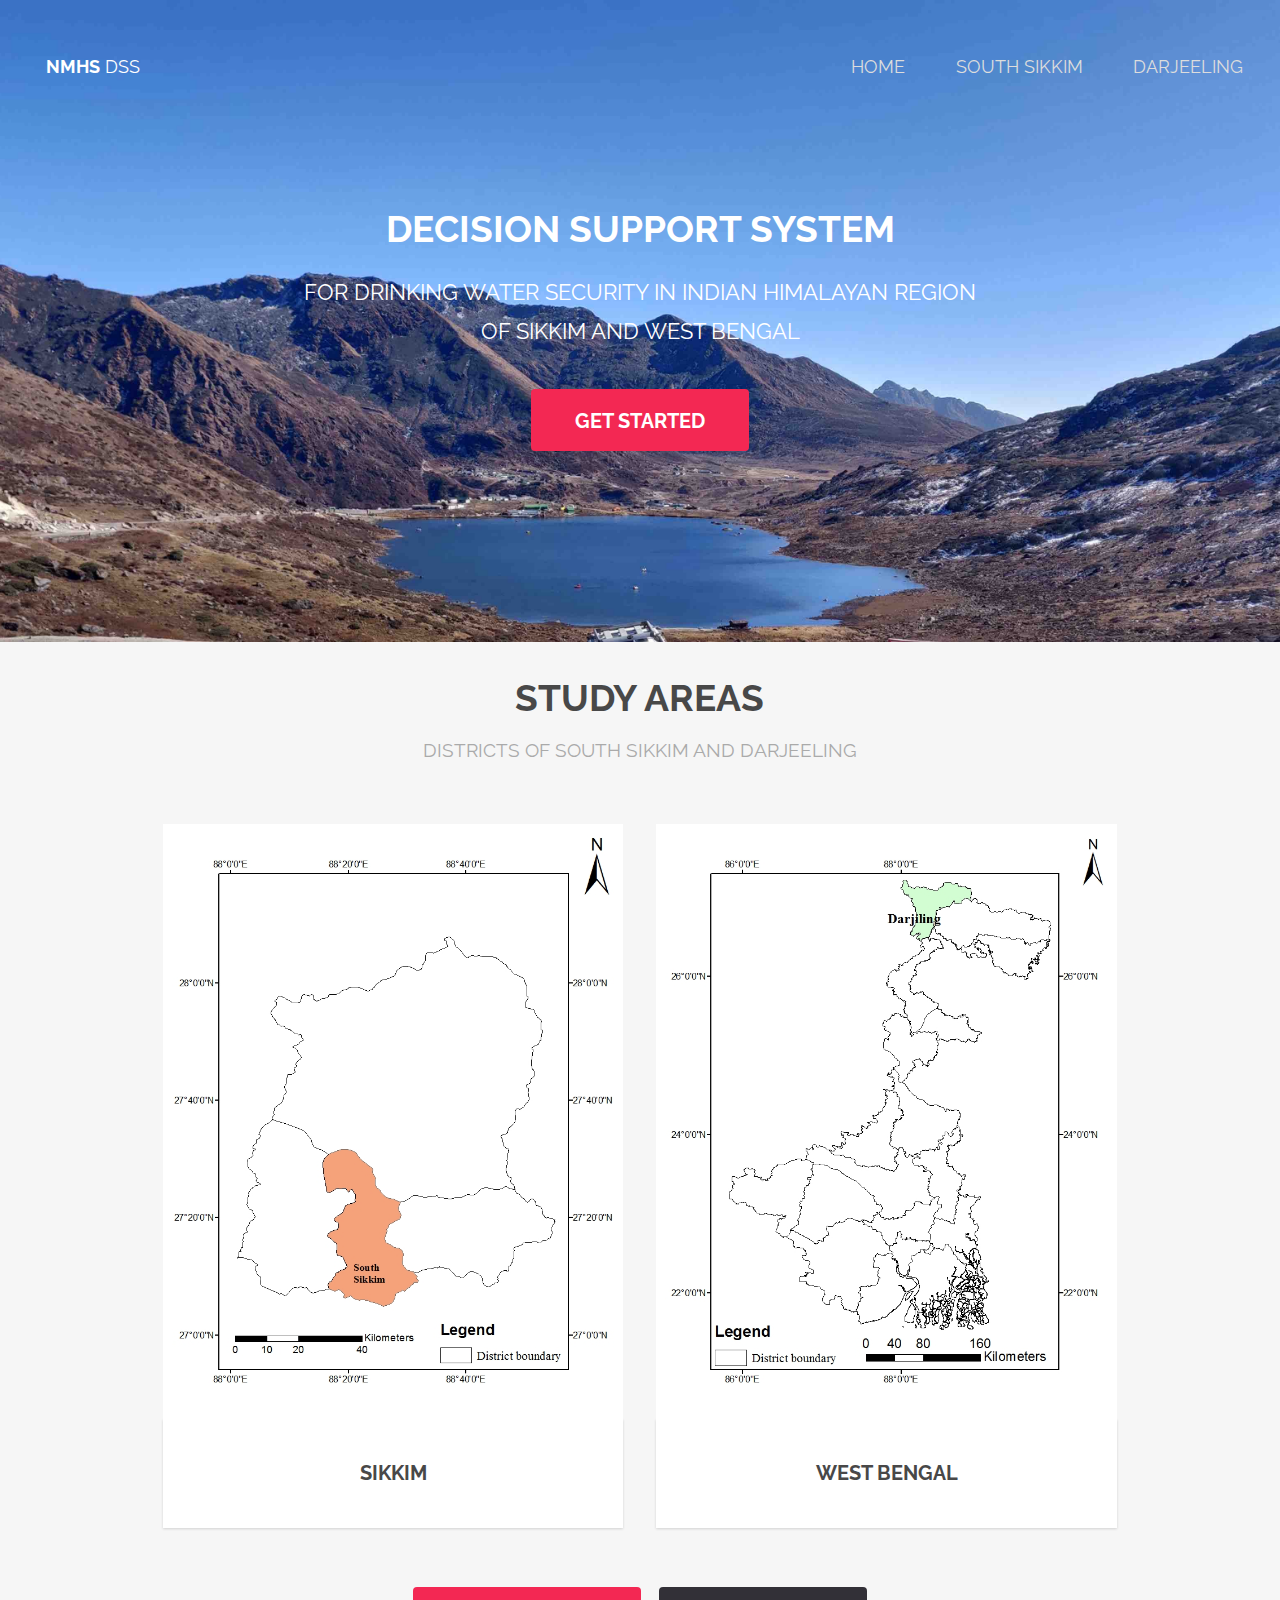
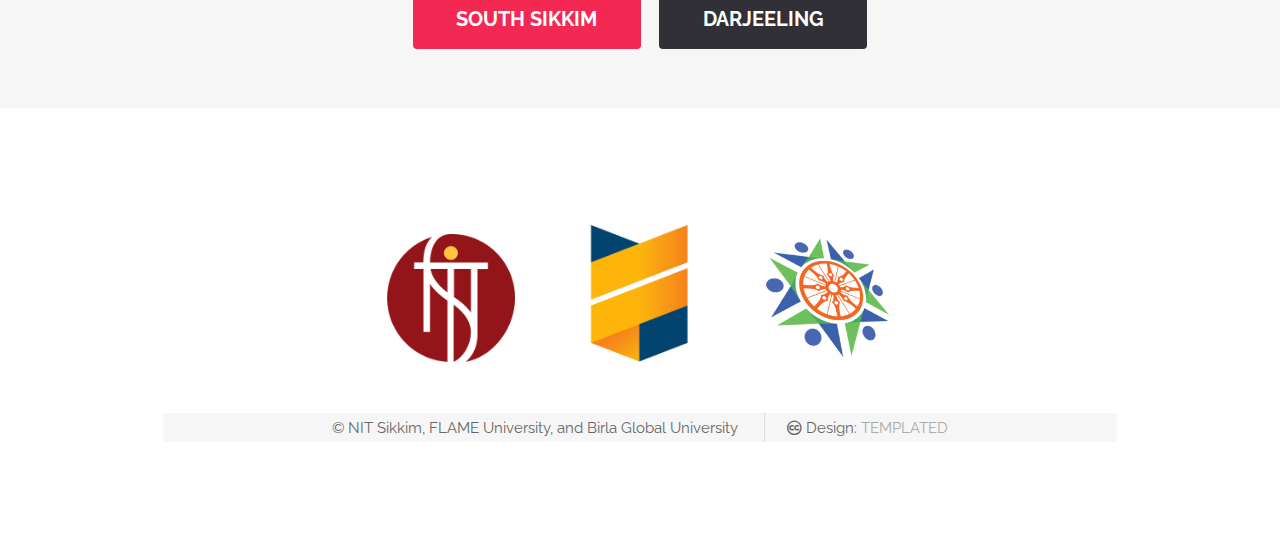
==== commit 710d2685: "add" ====
--- a/index.html
+++ b/index.html
@@ -30,11 +30,10 @@
 		<!-- Banner -->
 			<section id="banner">
 				<h2>Decision Support System</h2>
-				<p>Innovative and sustainable decision support system <br /> 
-					for drinking water security in Indian Himalayan Region <br /> 
+				<p>for drinking water security in Indian Himalayan Region <br /> 
 					of Sikkim and West Bengal</p>
 				<ul class="actions">
-					<li><a href="#" class="button special big">Get Started</a></li>
+					<li><a href="#two" class="button special big">Get Started</a></li>
 				</ul>
 			</section>
 
@@ -42,39 +41,26 @@
 				<section id="two" class="wrapper style2 special">
 					<div class="container">
 						<header class="major">
-							<h2>Fusce ultrices fringilla</h2>
-							<p>Maecenas vitae tellus feugiat eleifend</p>
+							<h2>Study Areas</h2>
+							<p>Districts of South Sikkim and Darjeeling</p>
 						</header>
 						<div class="row 150%">
 							<div class="6u 12u$(xsmall)">
 								<div class="image fit captioned">
 									<img src="images/dist-southsikkim.jpg" alt="South Sikkim map" />
-									<h3>South Sikkim</h3>
+									<h3>Sikkim</h3>
 								</div>
 							</div>
 							<div class="6u$ 12u$(xsmall)">
 								<div class="image fit captioned">
 									<img src="images/dist-darjeeling.jpg" alt="Darjeeling map" />
-									<h3>Darjeeling</h3>
+									<h3>West Bengal</h3>
 								</div>
 							</div>
 						</div>
 						<ul class="actions">
-							<li><a href="#" class="button special big">Nulla luctus</a></li>
-							<li><a href="#" class="button big">Sed vulputate</a></li>
-						</ul>
-					</div>
-				</section>
-
-			<!-- Four -->
-				<section id="four" class="wrapper style3 special">
-					<div class="container">
-						<header class="major">
-							<h2>Aenean elementum ligula</h2>
-							<p>Feugiat sed lorem ipsum magna</p>
-						</header>
-						<ul class="actions">
-							<li><a href="#" class="button special big">Get in touch</a></li>
+							<li><a href="south-sikkim.html" class="button special big">South Sikkim</a></li>
+							<li><a href="darjeeling.html" class="button big">Darjeeling</a></li>
 						</ul>
 					</div>
 				</section>
@@ -83,9 +69,9 @@
 			<footer id="footer" class="wrapper style3 special">
 				<div class="container">
 					<ul class="icons">
-						<li><a href="#"></a><img src="images/logo-NIT.png" alt="" width="128" /></li>
-						<li><a href="#"></a><img src="images/logo-FLAME.png" alt="" width="128" /></li>
-						<li><a href="#"></a><img src="images/logo-BGU.png" alt="" width="128" /></li>
+						<li><a href="https://www.nitsikkim.ac.in/"></a><img src="images/logo-NIT.png" alt="" width="128" /></li>
+						<li><a href="https://www.flame.edu.in/"></a><img src="images/logo-FLAME.png" alt="" width="128" /></li>
+						<li><a href="https://www.bgu.ac.in/"></a><img src="images/logo-BGU.png" alt="" width="128" /></li>
 					</ul>
 					<ul class="copyright">
 						<li>&copy; NIT Sikkim, FLAME University, and Birla Global University</li>
--- a/assets/css/main.css
+++ b/assets/css/main.css
@@ -2721,7 +2721,7 @@
 	}
 
 	.wrapper {
-		padding: 6em 0 4em 0;
+		padding: 2em 0 2em 0;
 	}
 
 		.wrapper > .inner {
@@ -3090,7 +3090,8 @@
 	#banner {
 		padding: 16em 0 13em 0;
 		background-attachment: fixed;
-		background-image: url("images/overlay.png"), url("../../images/banner.jpg");
+		/* background-image: url("images/overlay.png"), url("../../images/banner.jpg"); */
+		background-image: url("../../images/banner.jpg");
 		background-position: center top;
 		background-size: cover;
 		line-height: 1.75;
@@ -3110,7 +3111,8 @@
 		}
 
 		#banner p {
-			color: #aaa;
+			/* color: #aaa; */
+			color: #ffffff;
 			font-size: 1.5em;
 			margin-bottom: 1.75em;
 			text-transform: uppercase;
@@ -3181,9 +3183,14 @@
 /* Footer */
 
 	#footer {
+		background-attachment: fixed;
+		/* background-image: url("images/overlay.png"), url("../../images/banner.jpg"); */
+		background-image:  url("../../images/footer.jpg");
+		background-position: center center;
+		background-size: cover;
 		padding: 8em 0 6em 0;
-		background: #f6f6f6;
-		color: #aaa;
+		/* background: #f6f6f6;
+		color: #aaa; */
 		text-align: center;
 	}
 
@@ -3216,6 +3223,8 @@
 			margin: 2em 0;
 			padding: 0;
 			text-align: center;
+			background: #f6f6f6;
+			color: #666;
 		}
 
 			#footer .copyright li {
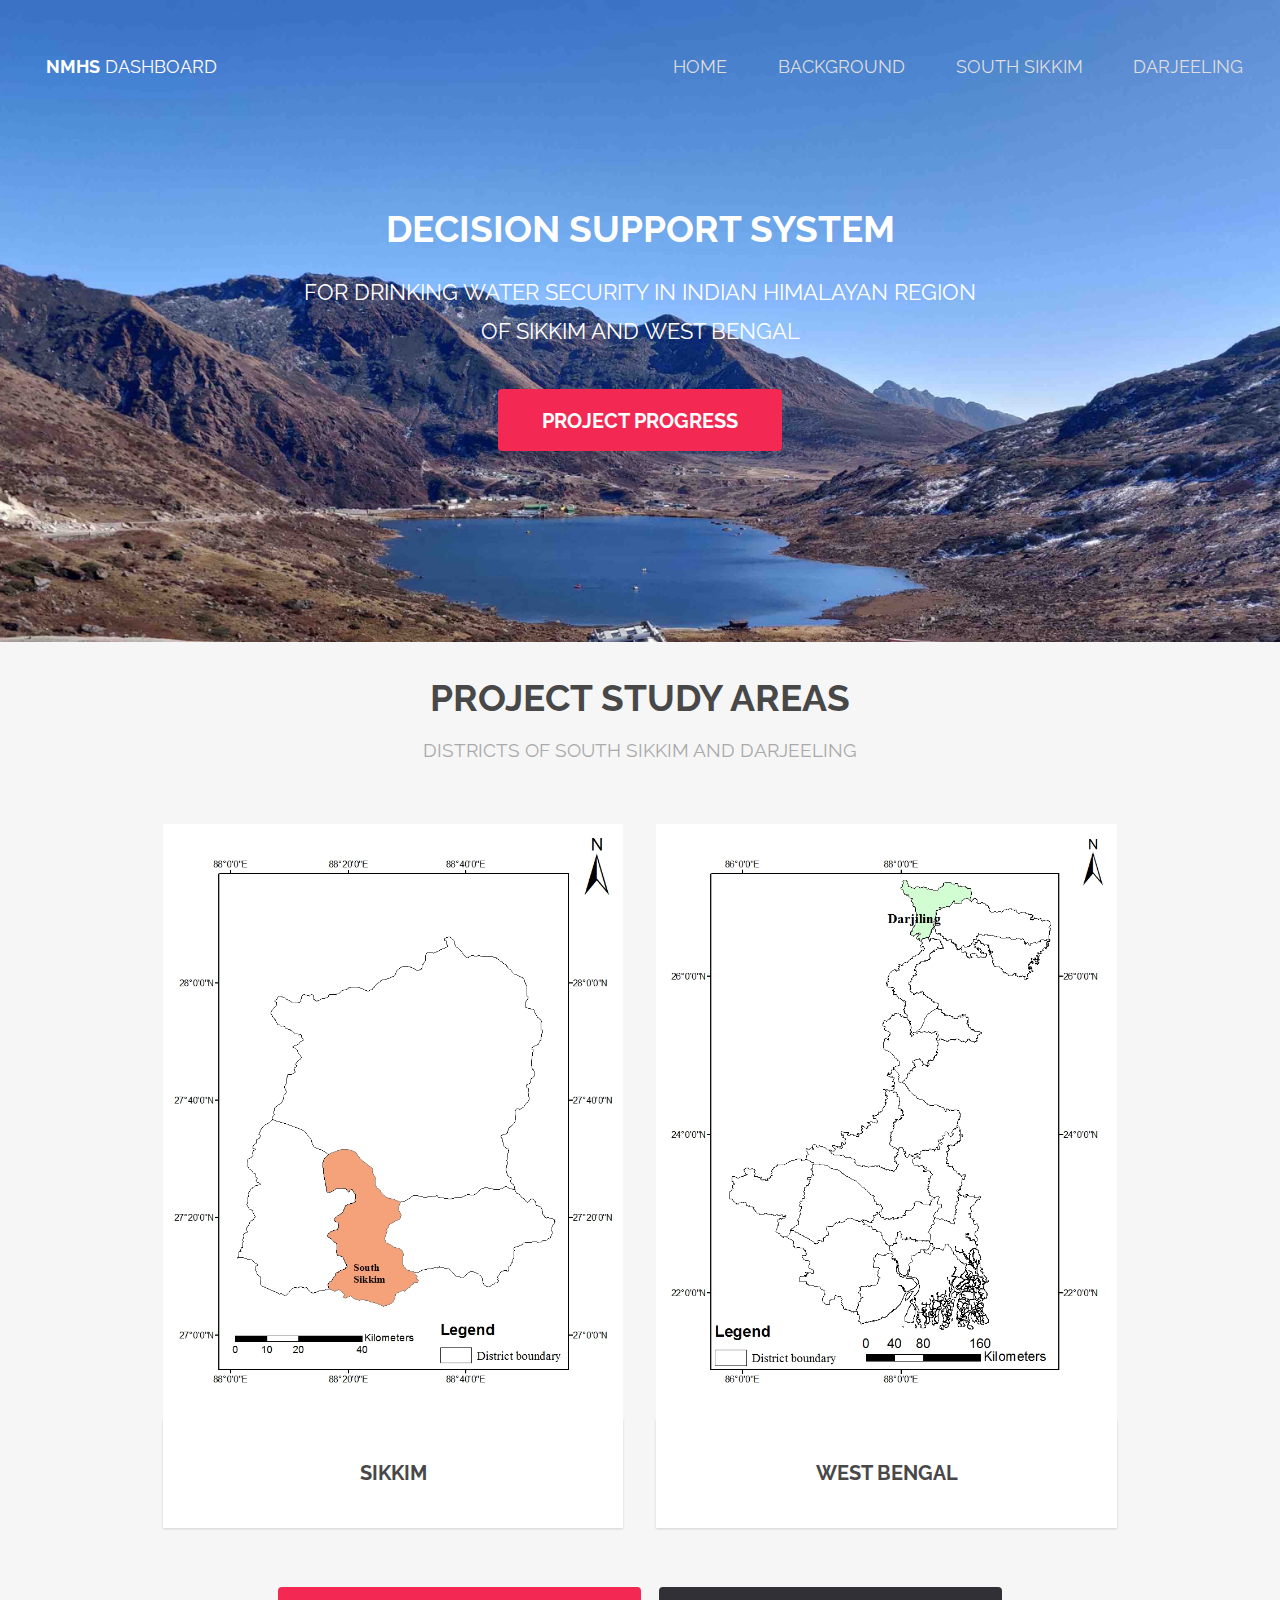
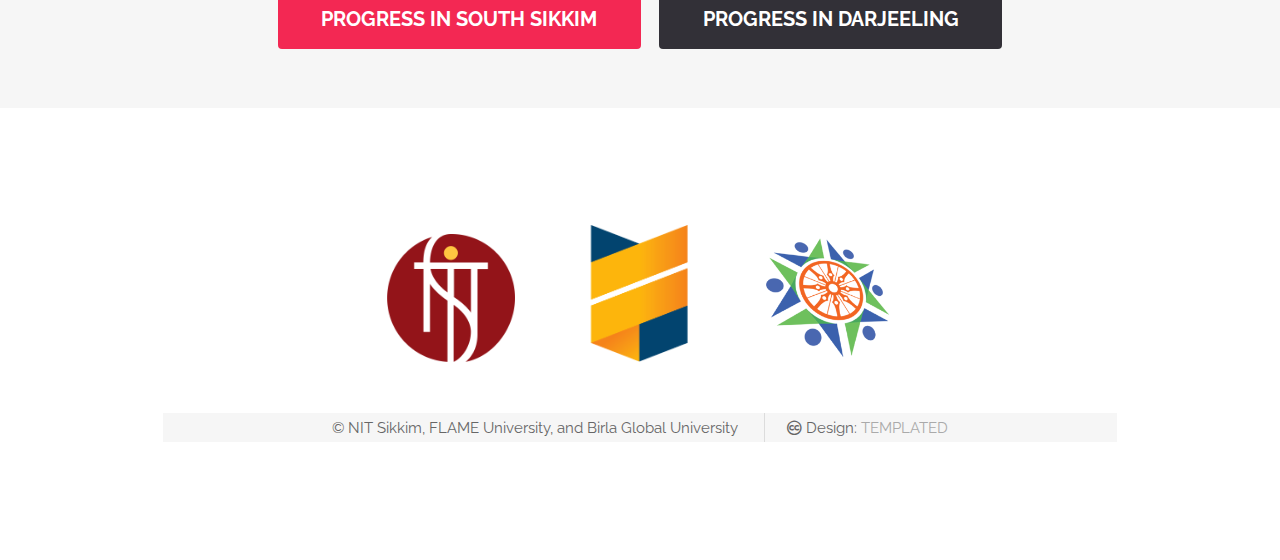
==== commit fb06c2b8: "up" ====
--- a/index.html
+++ b/index.html
@@ -1,9 +1,5 @@
 <!DOCTYPE HTML>
-<!--
-	Spatial by TEMPLATED
-	templated.co @templatedco
-	Released for free under the Creative Commons Attribution 3.0 license (templated.co/license)
--->
+
 <html>
 	<head>
 		<title>Decision Support System</title>
@@ -15,10 +11,11 @@
 
 		<!-- Header -->
 			<header id="header" class="alt">
-				<h1><strong><a href="index.html">NMHS</a></strong> DSS</h1>
+				<h1><strong><a href="index.html">NMHS</a></strong> Dashboard</h1>
 				<nav id="nav">
 					<ul>
 						<li><a href="index.html">Home</a></li>
+						<li><a href="index.html">Background</a></li>
 						<li><a href="south-sikkim.html">South Sikkim</a></li>
 						<li><a href="darjeeling.html">Darjeeling</a></li>
 					</ul>
@@ -33,15 +30,16 @@
 				<p>for drinking water security in Indian Himalayan Region <br /> 
 					of Sikkim and West Bengal</p>
 				<ul class="actions">
-					<li><a href="#two" class="button special big">Get Started</a></li>
+					<li><a href="#two" class="button special big">Project Progress</a></li>
 				</ul>
 			</section>
 
 			<!-- Two -->
 				<section id="two" class="wrapper style2 special">
 					<div class="container">
+						<div class="imgimg-overlay"></div>
 						<header class="major">
-							<h2>Study Areas</h2>
+							<h2>Project Study Areas</h2>
 							<p>Districts of South Sikkim and Darjeeling</p>
 						</header>
 						<div class="row 150%">
@@ -59,8 +57,8 @@
 							</div>
 						</div>
 						<ul class="actions">
-							<li><a href="south-sikkim.html" class="button special big">South Sikkim</a></li>
-							<li><a href="darjeeling.html" class="button big">Darjeeling</a></li>
+							<li><a href="south-sikkim.html" class="button special big">Progress in South Sikkim</a></li>
+							<li><a href="darjeeling.html" class="button big">Progress in Darjeeling</a></li>
 						</ul>
 					</div>
 				</section>
@@ -69,9 +67,9 @@
 			<footer id="footer" class="wrapper style3 special">
 				<div class="container">
 					<ul class="icons">
-						<li><a href="https://www.nitsikkim.ac.in/"></a><img src="images/logo-NIT.png" alt="" width="128" /></li>
-						<li><a href="https://www.flame.edu.in/"></a><img src="images/logo-FLAME.png" alt="" width="128" /></li>
-						<li><a href="https://www.bgu.ac.in/"></a><img src="images/logo-BGU.png" alt="" width="128" /></li>
+						<li><a href="https://www.nitsikkim.ac.in/"><img src="images/logo-NIT.png" alt="" width="128"/></a></li>
+						<li><a href="https://www.flame.edu.in/"><img src="images/logo-FLAME.png" alt="" width="128" /></a></li>
+						<li><a href="https://www.bgu.ac.in/"><img src="images/logo-BGU.png" alt="" width="128" /></a></li>
 					</ul>
 					<ul class="copyright">
 						<li>&copy; NIT Sikkim, FLAME University, and Birla Global University</li>
--- a/assets/css/main.css
+++ b/assets/css/main.css
@@ -438,7 +438,9 @@
 	}
 
 	.\-9u {
-		margin-left: 75%;
+		/* margin-left: 75%; */
+		width: 75%;
+		float: left;
 	}
 
 	.\-8u {
@@ -462,7 +464,9 @@
 	}
 
 	.\-3u {
-		margin-left: 25%;
+		/* margin-left: 25%; */
+		width: 25%;
+		float: left;
 	}
 
 	.\-2u {
@@ -1911,6 +1915,7 @@
 			background-color: transparent;
 			box-shadow: inset 0 0 0 2px rgba(144, 144, 144, 0.25);
 			color: #484848 !important;
+			width: 100%;
 		}
 
 			input[type="submit"].alt:hover,
@@ -1988,7 +1993,7 @@
 
 		.feature-grid .feature {
 			display: inline-block;
-			float: left;
+			/* float: left; */
 			margin-bottom: 3em;
 			width: 50%;
 		}
@@ -2288,7 +2293,10 @@
 		}
 
 /* Image */
-
+	.params {
+		width: 480px;
+		text-align: center;
+	}
 	.image {
 		border-radius: 4px;
 		border: 0;
@@ -2553,7 +2561,7 @@
 
 /* Section/Article */
 
-	section.special, article.special {
+	section.special, article.special, header.special {
 		text-align: center;
 	}
 
@@ -2590,16 +2598,19 @@
 
 		header.major h2 {
 			font-size: 3em;
+			text-align: center;
 		}
 
 		header.major h2, header.major h3, header.major h4, header.major h5, header.major h6 {
 			display: inline-block;
 			margin: 0 0 0.8em;
+			text-align: center;
 		}
 
 		header.major p {
 			font-size: 1.7em;
 			margin-bottom: 0;
+			text-align: center;
 		}
 
 	@media screen and (max-width: 1280px) {
@@ -3034,7 +3045,7 @@
 			right: 0;
 			text-align: right;
 			top: 0;
-			vertical-align: middle;
+			/* vertical-align: middle; */
 			width: 5em;
 		}
 
@@ -3098,6 +3109,17 @@
 		text-align: center;
 	}
 
+	#banner.oth {
+		padding: 16em 0 13em 0;
+		background-attachment: fixed;
+		background-image: url("images/overlay.png"), url("../../images/banner.jpg");
+		/* background-image: url("../../images/banner.jpg"); */
+		background-position: center top;
+		background-size: cover;
+		line-height: 1.75;
+		text-align: center;
+	}
+
 		#banner:last-child {
 			margin-bottom: 0;
 		}
@@ -3184,8 +3206,8 @@
 
 	#footer {
 		background-attachment: fixed;
-		/* background-image: url("images/overlay.png"), url("../../images/banner.jpg"); */
-		background-image:  url("../../images/footer.jpg");
+		background-image: url("images/overlay.png"), url("../../images/banner.jpg");
+		/* background-image:  url("../../images/banner.jpg"); */
 		background-position: center center;
 		background-size: cover;
 		padding: 8em 0 6em 0;
@@ -3193,6 +3215,13 @@
 		color: #aaa; */
 		text-align: center;
 	}
+	
+		#footer.normal {
+			padding: 8em 0 6em 0;
+			background: #f6f6f6;
+			color: #aaa;
+			text-align: center;
+		}
 
 		#footer a {
 			-moz-transition: color 0.2s ease-in-out;
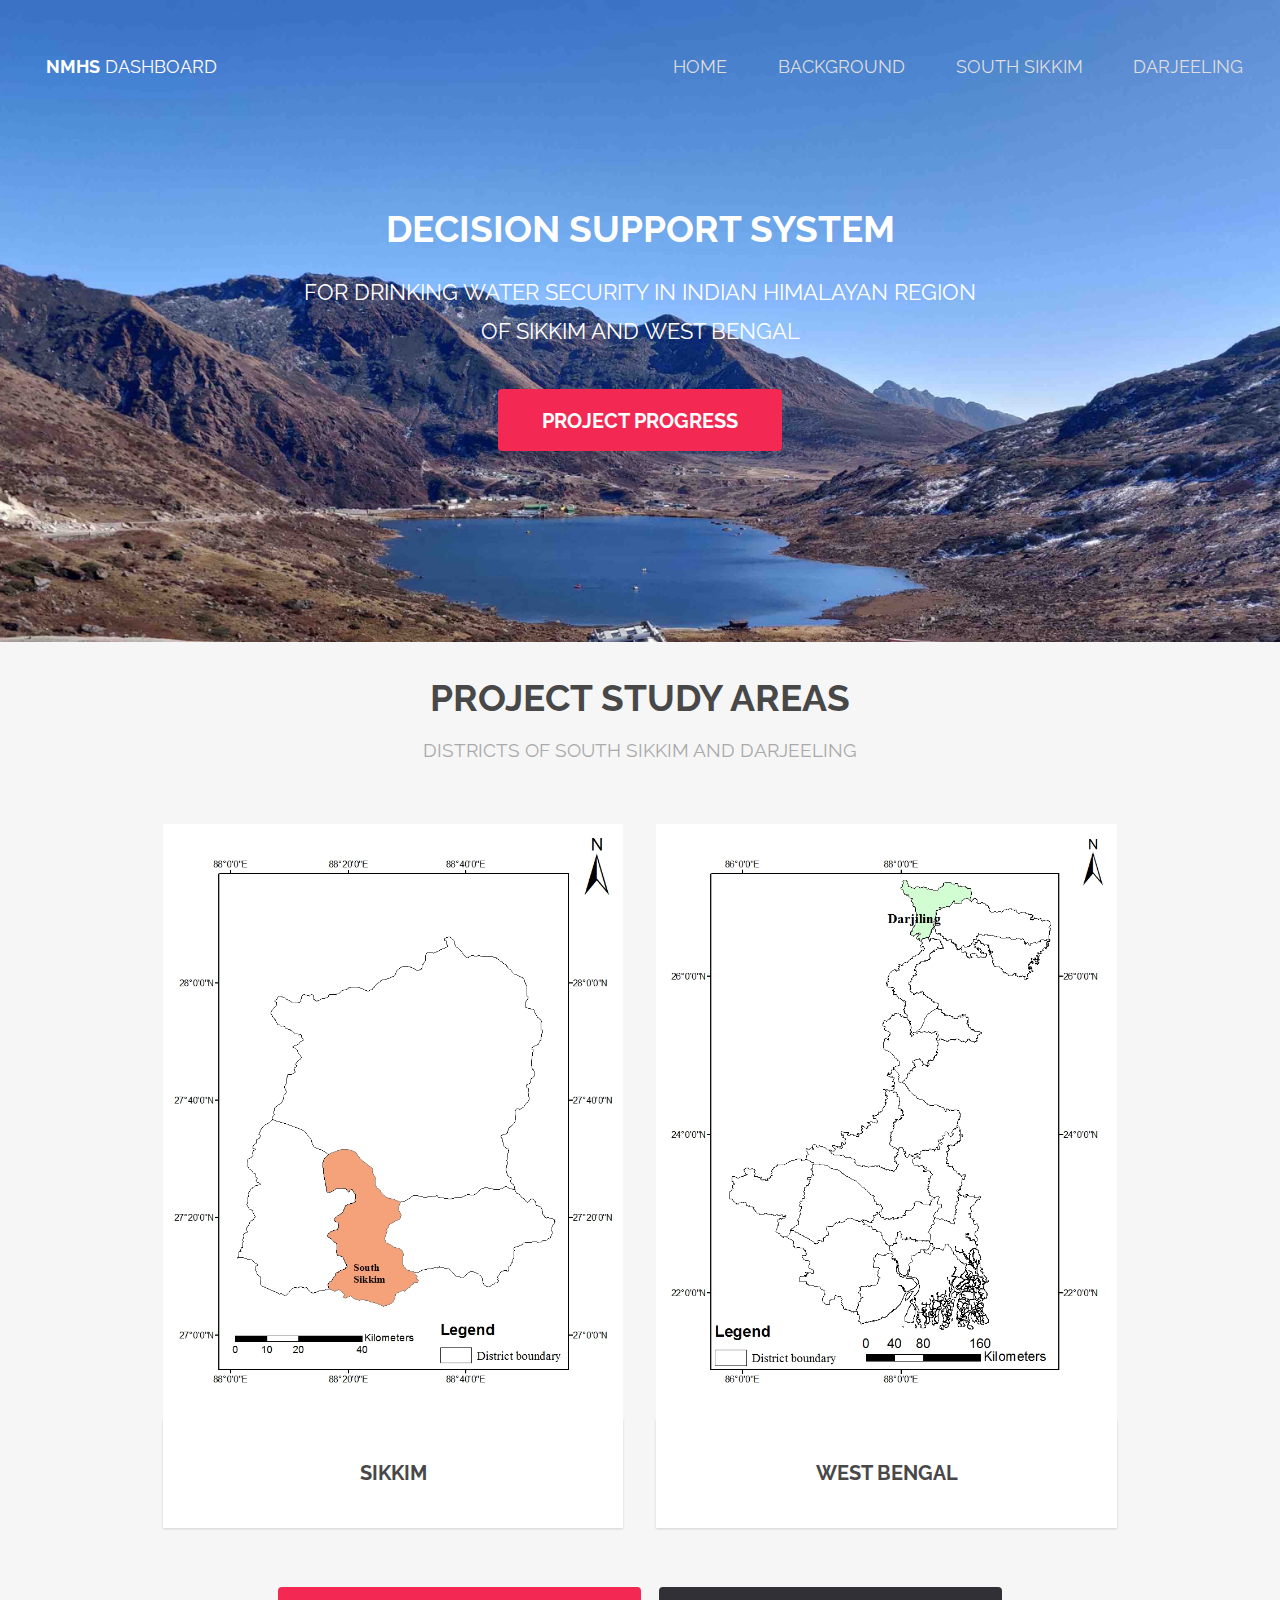
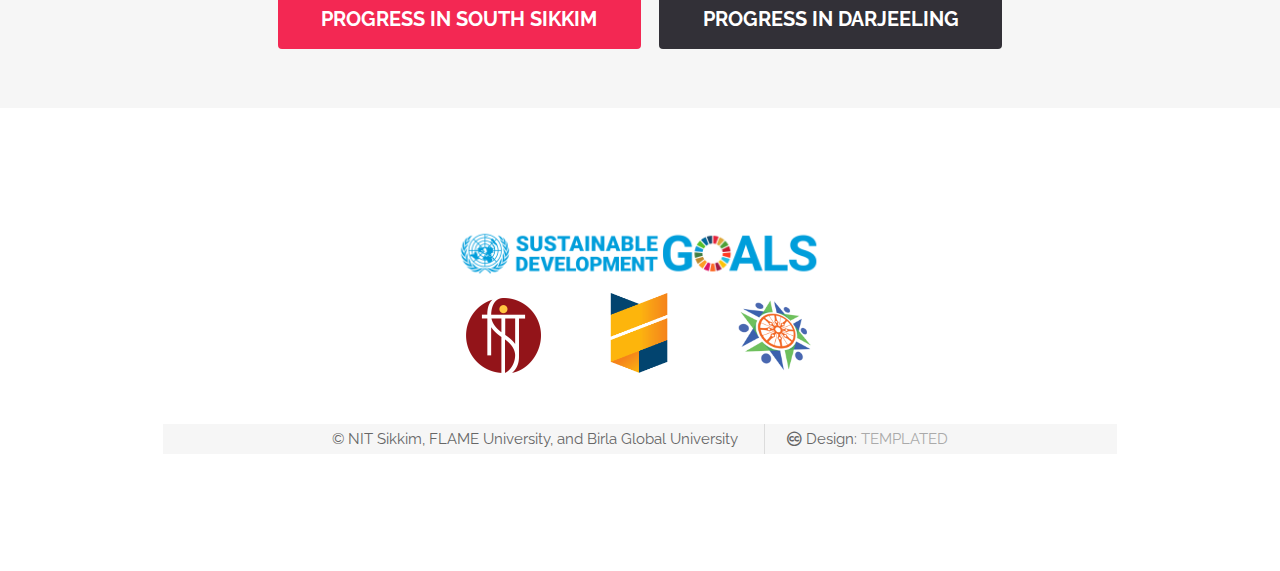
==== commit f2efaf07: "upd" ====
--- a/index.html
+++ b/index.html
@@ -66,10 +66,11 @@
 		<!-- Footer -->
 			<footer id="footer" class="wrapper style3 special">
 				<div class="container">
+					<a href="https://sdgs.un.org/goals"><img src="images/logo-UNSDG.png" alt="" width="375"/></a>
 					<ul class="icons">
-						<li><a href="https://www.nitsikkim.ac.in/"><img src="images/logo-NIT.png" alt="" width="128"/></a></li>
-						<li><a href="https://www.flame.edu.in/"><img src="images/logo-FLAME.png" alt="" width="128" /></a></li>
-						<li><a href="https://www.bgu.ac.in/"><img src="images/logo-BGU.png" alt="" width="128" /></a></li>
+						<li><a href="https://www.nitsikkim.ac.in/"><img src="images/logo-NIT.png" alt="" width="75"/></a></li>
+						<li><a href="https://www.flame.edu.in/"><img src="images/logo-FLAME.png" alt="" width="75" /></a></li>
+						<li><a href="https://www.bgu.ac.in/"><img src="images/logo-BGU.png" alt="" width="75" /></a></li>
 					</ul>
 					<ul class="copyright">
 						<li>&copy; NIT Sikkim, FLAME University, and Birla Global University</li>
--- a/assets/css/main.css
+++ b/assets/css/main.css
@@ -437,7 +437,7 @@
 		margin-left: 83.33333%;
 	}
 
-	.\-9u {
+	.\-9u { /* Kanish - added for sub-pages */
 		/* margin-left: 75%; */
 		width: 75%;
 		float: left;
@@ -463,7 +463,7 @@
 		margin-left: 33.33333%;
 	}
 
-	.\-3u {
+	.\-3u { /* Kanish - added for sub-pages */
 		/* margin-left: 25%; */
 		width: 25%;
 		float: left;
@@ -1915,7 +1915,7 @@
 			background-color: transparent;
 			box-shadow: inset 0 0 0 2px rgba(144, 144, 144, 0.25);
 			color: #484848 !important;
-			width: 100%;
+			width: 100%; /* Kanish - added for sub-pages */
 		}
 
 			input[type="submit"].alt:hover,
@@ -1993,7 +1993,7 @@
 
 		.feature-grid .feature {
 			display: inline-block;
-			/* float: left; */
+			/* float: left; */ /* Kanish - warnings */
 			margin-bottom: 3em;
 			width: 50%;
 		}
@@ -2293,8 +2293,8 @@
 		}
 
 /* Image */
-	.params {
-		width: 480px;
+	.params { /* Kanish - added for maps */
+		width: 400px;
 		text-align: center;
 	}
 	.image {
@@ -2560,8 +2560,8 @@
 		}
 
 /* Section/Article */
-
-	section.special, article.special, header.special {
+	/* Kanish - add for header */
+	section.special, article.special, header.special { 
 		text-align: center;
 	}
 
@@ -2598,19 +2598,16 @@
 
 		header.major h2 {
 			font-size: 3em;
-			text-align: center;
 		}
 
 		header.major h2, header.major h3, header.major h4, header.major h5, header.major h6 {
 			display: inline-block;
 			margin: 0 0 0.8em;
-			text-align: center;
 		}
 
 		header.major p {
 			font-size: 1.7em;
 			margin-bottom: 0;
-			text-align: center;
 		}
 
 	@media screen and (max-width: 1280px) {
@@ -2733,6 +2730,7 @@
 
 	.wrapper {
 		padding: 2em 0 2em 0;
+		/* padding: 6em 0 4em 0; */ /* Kanish */
 	}
 
 		.wrapper > .inner {
@@ -2958,6 +2956,8 @@
 
 			.navPanelToggle {
 				display: block;
+				width: 20%; /* Kanish */
+				height: 10%; /* Kanish */
 			}
 
 		}
@@ -3045,7 +3045,7 @@
 			right: 0;
 			text-align: right;
 			top: 0;
-			/* vertical-align: middle; */
+			/* vertical-align: middle; */ /* Kanish - warnings */
 			width: 5em;
 		}
 
@@ -3101,7 +3101,6 @@
 	#banner {
 		padding: 16em 0 13em 0;
 		background-attachment: fixed;
-		/* background-image: url("images/overlay.png"), url("../../images/banner.jpg"); */
 		background-image: url("../../images/banner.jpg");
 		background-position: center top;
 		background-size: cover;
@@ -3109,11 +3108,11 @@
 		text-align: center;
 	}
 
+	/* Kanish - add banner variation */
 	#banner.oth {
 		padding: 16em 0 13em 0;
 		background-attachment: fixed;
 		background-image: url("images/overlay.png"), url("../../images/banner.jpg");
-		/* background-image: url("../../images/banner.jpg"); */
 		background-position: center top;
 		background-size: cover;
 		line-height: 1.75;
@@ -3133,7 +3132,7 @@
 		}
 
 		#banner p {
-			/* color: #aaa; */
+			/* color: #aaa; */ /* Kanish */
 			color: #ffffff;
 			font-size: 1.5em;
 			margin-bottom: 1.75em;
@@ -3203,19 +3202,17 @@
 		}
 
 /* Footer */
-
+	
+	/* Kanish - change footer variation */
 	#footer {
 		background-attachment: fixed;
 		background-image: url("images/overlay.png"), url("../../images/banner.jpg");
-		/* background-image:  url("../../images/banner.jpg"); */
 		background-position: center center;
 		background-size: cover;
 		padding: 8em 0 6em 0;
-		/* background: #f6f6f6;
-		color: #aaa; */
 		text-align: center;
 	}
-	
+		/* Kanish - original footer variation */
 		#footer.normal {
 			padding: 8em 0 6em 0;
 			background: #f6f6f6;
@@ -3252,8 +3249,8 @@
 			margin: 2em 0;
 			padding: 0;
 			text-align: center;
-			background: #f6f6f6;
-			color: #666;
+			background: #f6f6f6; /* Kanish - add */
+			color: #666; /* Kanish - add */
 		}
 
 			#footer .copyright li {
@@ -3303,4 +3300,4 @@
 					padding: 0;
 				}
 
-		}+		}
